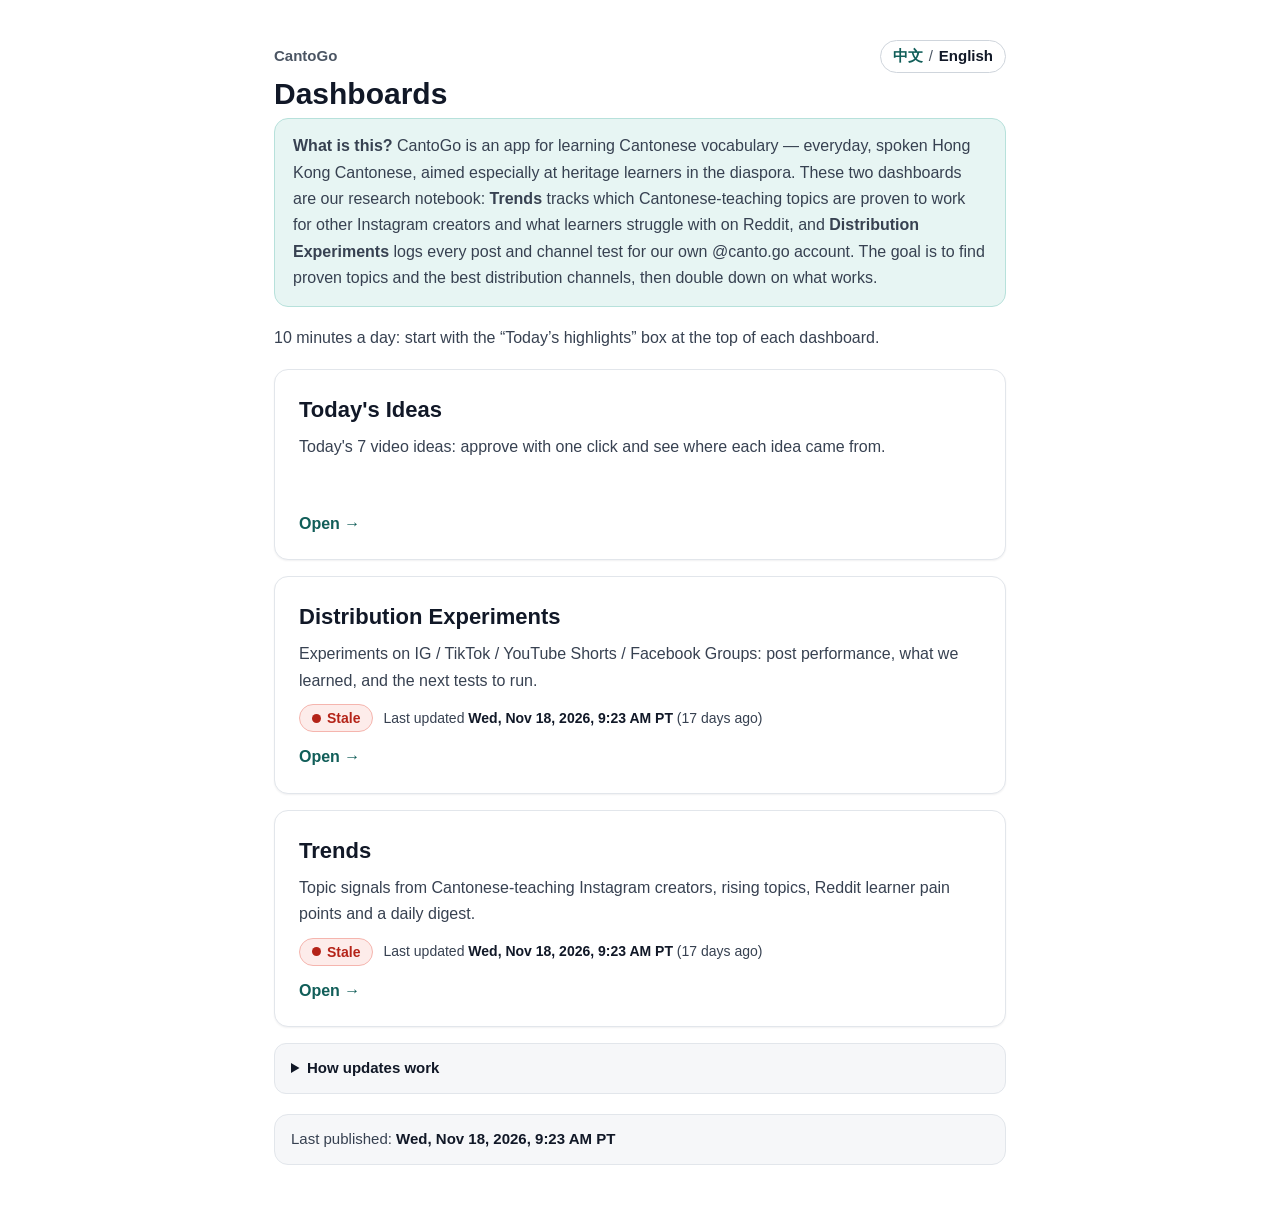
==== en/index.html @ 431ea329 "Update dashboards 2026-11-18 11:23" ====
<!doctype html>
<html lang="en">
<head>
<meta charset="utf-8">
<meta name="robots" content="noindex,nofollow">
<meta name="viewport" content="width=device-width,initial-scale=1">
<link rel="icon" href="data:,">
<meta name="cg-published" content="2026-11-18T09:23:24-08:00">
<meta name="cg-page" content="index">
<title>CantoGo Dashboards</title>
<style>
/* CantoGo shared UI v2 — same block is inlined in both dashboards (trends + distribution) */
:root{
  --bg:#ffffff; --bg2:#f6f7f9; --bg3:#eef1f4; --line:#e2e6eb; --line2:#cfd5dc;
  --text:#111827; --text2:#374151; --muted:#4b5563;            /* muted = 7.6:1 on white */
  --accent:#0f766e; --accent-ink:#115e59; --accent-soft:#e7f5f3;  /* 5.5:1 */
  --hi:#166534; --hi-bg:#dcfce7; --hi-line:#86efac;
  --md:#92400e; --md-bg:#fef3c7; --md-line:#fcd34d;
  --lo:#374151; --lo-bg:#eef1f4; --lo-line:#cfd5dc;
  --red:#b42318; --red-bg:#fdecea; --blue:#1e40af; --blue-bg:#e0e7ff; --violet:#5b21b6; --violet-bg:#ede9fe;
  --r:14px; --shadow:0 1px 2px rgba(16,24,40,.06),0 1px 3px rgba(16,24,40,.04);
  --font:-apple-system,BlinkMacSystemFont,"PingFang SC","Hiragino Sans GB","Microsoft YaHei","Noto Sans CJK SC","Noto Sans SC","Segoe UI",Roboto,"Helvetica Neue",Arial,sans-serif;
}
*{box-sizing:border-box}
html{scroll-padding-top:var(--navh,60px);overflow-x:clip;  /* --navh = live sticky-nav height, set by UI.initNav; section padding-top gives the gap */
  -webkit-text-size-adjust:100%}
@media (prefers-reduced-motion:no-preference){html{scroll-behavior:smooth}}
body{margin:0;background:var(--bg);color:var(--text);font:16px/1.65 var(--font);overflow-x:clip}
a{color:var(--accent-ink);text-decoration:underline;text-underline-offset:2px;text-decoration-color:rgba(15,118,110,.35)}
a:hover{text-decoration-color:currentColor}
:focus-visible{outline:3px solid #5eead4;outline-offset:2px;border-radius:6px}
.wrap{max-width:1120px;margin:0 auto;padding:0 24px}
/* header */
.hdr{padding:28px 0 18px}
.hdr .row{display:flex;flex-wrap:wrap;gap:16px 24px;align-items:flex-start;justify-content:space-between}
.hdr .kicker{font-size:15px;color:var(--muted);font-weight:600}
.hdr h1{margin:2px 0 4px;font-size:30px;line-height:1.25;letter-spacing:-.01em}
.hdr h1 small{font-size:20px;color:var(--muted);font-weight:600;margin-left:6px}
.hdr p.lead{margin:0;color:var(--text2);max-width:640px}
.updated{background:var(--accent-soft);border:1px solid #b7e1db;border-radius:var(--r);padding:12px 16px;min-width:260px}
.updated .l{font-size:14px;color:var(--accent-ink);font-weight:700}
.updated .v{font-size:22px;font-weight:800;line-height:1.3;color:var(--text)}
.updated .s{font-size:14px;color:var(--muted)}
.updated .s.stale{color:var(--red);font-weight:700}
.hdr .links{display:flex;flex-wrap:wrap;gap:8px 18px;margin-top:12px;font-size:15px}
/* sticky nav */
.nav{position:sticky;top:0;z-index:20;background:rgba(255,255,255,.97);backdrop-filter:saturate(1.4) blur(6px);border-bottom:1px solid var(--line);border-top:1px solid var(--line)}
.nav .wrap{display:flex;align-items:center;gap:12px}
.tabs{display:flex;gap:4px;overflow-x:auto;scrollbar-width:none;flex:1;padding:8px 0;touch-action:pan-x pan-y;-webkit-overflow-scrolling:touch}
.tabs::-webkit-scrollbar{display:none}
.tabs a{flex:none;text-decoration:none;color:var(--text2);font-size:15px;font-weight:600;padding:8px 14px;border-radius:999px;white-space:nowrap}
.tabs a:hover{background:var(--bg2)}
.tabs a.on{background:var(--text);color:#fff}
.nav input[type=search]{width:260px;flex:none}
/* sections */
main{padding-bottom:72px}
section.sec{padding-top:44px}
.sec>h2{font-size:24px;line-height:1.3;margin:0 0 6px;letter-spacing:-.01em;display:flex;align-items:baseline;gap:10px;flex-wrap:wrap}
.sec>h2 .en{font-size:17px;color:var(--muted);font-weight:600}
.sec>.sub{color:var(--text2);margin:0 0 18px;max-width:760px}
h3{font-size:19px;line-height:1.35;margin:0}
.muted{color:var(--muted)} .small{font-size:14px} .nowrap{white-space:nowrap}
/* today */
.today{border:2px solid var(--accent);border-radius:18px;padding:22px 24px;background:linear-gradient(180deg,#f0faf8 0,#fff 120px)}
.today>h2{margin:0 0 4px;font-size:26px;display:flex;gap:10px;align-items:baseline;flex-wrap:wrap}
.today>h2 .en{font-size:18px;color:var(--muted);font-weight:600}
.today ol{list-style:none;margin:14px 0 0;padding:0;display:grid;gap:12px}
.today li{display:grid;grid-template-columns:40px 1fr;gap:12px;align-items:start;background:#fff;border:1px solid var(--line);border-radius:12px;padding:14px 16px}
.today .num{width:34px;height:34px;border-radius:50%;background:var(--accent);color:#fff;font-weight:800;display:flex;align-items:center;justify-content:center;font-size:17px}
.lab{font-size:14px;font-weight:700;color:var(--accent-ink);letter-spacing:.02em}
.today .tx{font-size:17px;line-height:1.6;color:var(--text)}
.today .tx b{font-weight:800}
.today .go{font-size:14px;margin-left:6px;white-space:nowrap}
/* KPI */
.kpis{display:grid;grid-template-columns:repeat(auto-fit,minmax(200px,1fr));gap:14px}
.kpi{border:1px solid var(--line);border-radius:var(--r);padding:16px 18px;background:#fff;box-shadow:var(--shadow)}
.kpi .t{font-size:15px;color:var(--text2);font-weight:700}
.kpi .n{font-size:34px;font-weight:800;line-height:1.2;margin:4px 0 2px;letter-spacing:-.02em}
.kpi .d{font-size:14px;color:var(--muted)}
/* cards */
.cards{display:grid;grid-template-columns:repeat(auto-fill,minmax(330px,1fr));gap:16px}
.card{border:1px solid var(--line);border-radius:var(--r);background:#fff;padding:18px 20px;box-shadow:var(--shadow);display:flex;flex-direction:column;gap:10px;min-width:0}
.card .top{display:flex;justify-content:space-between;align-items:flex-start;gap:10px}
.card .top h3 .en{display:block;font-size:15px;color:var(--muted);font-weight:600}
.card .why{color:var(--text2)}
.card.hl{border-left:5px solid var(--accent)}
.stats{display:grid;grid-template-columns:repeat(3,minmax(0,1fr));gap:10px;background:var(--bg2);border-radius:10px;padding:12px}
.stats .v{font-size:20px;font-weight:800;line-height:1.25}
.stats .k{font-size:14px;color:var(--muted);line-height:1.35}
.big{font-size:20px;font-weight:800}
.up{color:var(--hi)} .down{color:var(--red)}
/* badges: color + text + icon, never color alone */
.badge{display:inline-flex;align-items:center;gap:5px;border-radius:999px;padding:3px 11px;font-size:14px;font-weight:700;white-space:nowrap;border:1px solid transparent;line-height:1.45}
.sig-High{background:var(--hi-bg);color:var(--hi);border-color:var(--hi-line)}
.sig-Medium{background:var(--md-bg);color:var(--md);border-color:var(--md-line)}
.sig-Low{background:var(--lo-bg);color:var(--lo);border-color:var(--lo-line)}
.bars{font-size:12px;letter-spacing:-1px}
.b-good{background:var(--hi-bg);color:var(--hi);border-color:var(--hi-line)}
.b-warn{background:var(--md-bg);color:var(--md);border-color:var(--md-line)}
.b-bad{background:var(--red-bg);color:var(--red);border-color:#f5b5ae}
.b-neutral{background:var(--lo-bg);color:var(--lo);border-color:var(--lo-line)}
.b-blue{background:var(--blue-bg);color:var(--blue);border-color:#c7d2fe}
.b-violet{background:var(--violet-bg);color:var(--violet);border-color:#ddd6fe}
.b-new{background:#fee2e2;color:#991b1b;border-color:#fca5a5}
.tags{display:flex;flex-wrap:wrap;gap:6px}
/* tooltip: hover or tap/focus */
.tip{display:inline-flex;align-items:center;justify-content:center;width:20px;height:20px;border-radius:50%;background:var(--bg3);color:var(--text2);font-size:13px;font-weight:800;cursor:help;position:relative;vertical-align:1px;font-style:normal;margin-left:3px}
.tip:hover::after,.tip:focus::after{content:attr(data-tip);position:absolute;left:50%;top:26px;transform:translateX(-50%);width:max-content;max-width:280px;background:var(--text);color:#fff;font-size:14px;font-weight:500;line-height:1.5;padding:9px 12px;border-radius:8px;z-index:30;white-space:normal;text-align:left}
.tip.tip-l::after{left:-6px;transform:none}   /* set by UI JS when the tip is near the left/right edge */
.tip.tip-r::after{left:auto;right:-6px;transform:none}
@media (max-width:640px){  /* phones: tooltip becomes a bottom sheet inside the viewport, never widens the page */
  .tip:hover::after,.tip:focus::after{position:fixed;left:16px;right:16px;top:auto;bottom:16px;transform:none;width:auto;max-width:none;z-index:40;box-shadow:0 4px 16px rgba(0,0,0,.25)}
}
.legend{background:var(--bg2);border:1px solid var(--line);border-radius:12px;padding:12px 16px;font-size:15px;color:var(--text2);margin:0 0 18px}
.legend summary{font-weight:700;color:var(--text);cursor:pointer}
.legend ul{margin:8px 0 0;padding-left:20px}
.legend li{margin:3px 0}
/* toolbar + inputs */
.toolbar{display:flex;flex-wrap:wrap;gap:10px;align-items:center;margin:0 0 16px}
input[type=search],select{max-width:100%;font:inherit;font-size:16px;border:1px solid var(--line2);border-radius:10px;padding:9px 12px;background:#fff;color:var(--text);min-height:44px}
input[type=search]{min-width:220px;flex:1}
.seg{display:inline-flex;border:1px solid var(--line2);border-radius:10px;overflow:hidden}
.seg button{font:inherit;font-size:15px;font-weight:600;border:0;background:#fff;color:var(--text2);padding:9px 14px;cursor:pointer;min-height:44px;border-right:1px solid var(--line2)}
.seg button:last-child{border-right:0}
.seg button.on{background:var(--text);color:#fff}
label.chk{display:inline-flex;gap:8px;align-items:center;font-size:15px;color:var(--text2);cursor:pointer;min-height:44px}
label.chk input{width:18px;height:18px}
.count{font-size:15px;color:var(--muted)}
.btn{font:inherit;font-size:15px;font-weight:700;border:1px solid var(--line2);background:#fff;color:var(--text);border-radius:10px;padding:10px 18px;cursor:pointer;min-height:44px}
.btn:hover{border-color:var(--accent);color:var(--accent-ink)}
.more{display:flex;justify-content:center;margin-top:16px}
/* details */
details.ev{border-top:1px solid var(--line);padding-top:10px}
details.ev summary,details.fold summary{cursor:pointer;font-weight:700;color:var(--accent-ink);font-size:15px;min-height:32px;list-style-position:inside}
details.fold{border:1px solid var(--line);border-radius:var(--r);padding:12px 16px;background:#fff;margin-top:16px}
.evl{list-style:none;margin:10px 0 0;padding:0}
.evl li{padding:10px 0;border-bottom:1px solid var(--bg3);font-size:15px}
.evl li:last-child{border-bottom:0}
.evl .meta{font-size:14px;color:var(--muted)}
.evl h4{margin:12px 0 2px;font-size:14px;color:var(--text2)}
/* tables */
.tw{border:1px solid var(--line);border-radius:var(--r);overflow:auto;background:#fff}
table.t{width:100%;border-collapse:collapse;font-size:15px}
.t th,.t td{text-align:left;padding:11px 14px;border-bottom:1px solid var(--line);vertical-align:top}
.t th{background:var(--bg2);font-weight:700;color:var(--text2);font-size:14px;white-space:nowrap;position:sticky;top:0;z-index:1}
.t th[data-k]{cursor:pointer;user-select:none}
.t th[data-k]::after{content:" ↕";color:#9ca3af}
.t th.asc::after{content:" ↑";color:var(--text)} .t th.desc::after{content:" ↓";color:var(--text)}
.t tr:hover td{background:#fafbfc}
.t td.num{white-space:nowrap;font-variant-numeric:tabular-nums}
/* chart */
.panel{border:1px solid var(--line);border-radius:var(--r);background:#fff;padding:18px 20px;box-shadow:var(--shadow)}
.panel h3{margin-bottom:4px}
.chartbox{position:relative;width:100%;height:320px;overflow:hidden}  /* Chart.js responsive+maintainAspectRatio:false needs a fixed-height parent, else it grows forever */
.chartbox>canvas{display:block}
.chartbox:has(>.empty){height:auto}
.keyrow{display:flex;flex-wrap:wrap;gap:8px 18px;font-size:14px;color:var(--text2);margin:6px 0 10px}
.keyrow i{display:inline-block;width:14px;height:14px;border-radius:3px;margin-right:6px;vertical-align:-2px}
/* lists: horizontal bars without a chart lib */
.hbars{display:grid;gap:8px}
.hbar{display:grid;grid-template-columns:minmax(150px,240px) 1fr 44px;gap:12px;align-items:center;font-size:15px}
.hbar .track,.hbar .fill{display:block}
.hbar .track{background:var(--bg3);border-radius:6px;height:14px;overflow:hidden}
.hbar .fill{background:var(--accent);height:100%;border-radius:6px}
.hbar .n{text-align:right;font-weight:700;font-variant-numeric:tabular-nums}
/* timeline */
.tline{display:grid;gap:14px}
.tline .it{border-left:4px solid var(--line2);padding:4px 0 4px 16px}
.tline .it.good{border-left-color:var(--hi-line)} .tline .it.warn{border-left-color:var(--md-line)} .tline .it.bad{border-left-color:#f5b5ae}
.tline .dt{font-size:14px;color:var(--muted);display:flex;gap:8px;align-items:center;flex-wrap:wrap}
.empty{border:1px dashed var(--line2);border-radius:var(--r);padding:18px;color:var(--text2);background:var(--bg2)}
.note{background:var(--bg2);border-radius:10px;padding:10px 14px;color:var(--text2);font-size:15px}
.callout{background:var(--accent-soft);border-radius:10px;padding:10px 14px;color:var(--accent-ink);font-size:15px}
.grid2{display:grid;grid-template-columns:1fr 1fr;gap:16px}
footer.ft{border-top:1px solid var(--line);margin-top:56px;padding:18px 0 40px;color:var(--muted);font-size:14px}
mark{background:#fef08a;color:inherit;border-radius:3px}
/* post thumbnails (2026-10-10): fixed 4:5 frames (no layout shift); strips scroll sideways only */
.th{flex:none;display:flex;flex-direction:column;gap:6px;width:124px;min-width:0;text-decoration:none;color:var(--text);scroll-snap-align:start}
.th[hidden]{display:none}
.th-f{display:block;position:relative;width:100%;aspect-ratio:4/5;border-radius:10px;overflow:hidden;background:var(--bg3);border:1px solid var(--line)}
.th-f>img{display:block;width:100%;height:100%;object-fit:cover}
a.th:hover .th-f,a.th:focus-visible .th-f{border-color:var(--accent);box-shadow:0 0 0 2px #99e6da}
a.th:focus-visible{outline:none}
.th-meta{display:flex;flex-direction:column;font-size:13px;line-height:1.35;min-width:0}
.th-h{font-weight:700;overflow:hidden;text-overflow:ellipsis;white-space:nowrap}
.th-p{font-weight:700;color:var(--text2)} .th-p.up{color:var(--hi)} .th-p.down{color:var(--red)}
.th-d{color:var(--muted)}
.th-ph{position:absolute;inset:0;display:flex;flex-direction:column;align-items:center;justify-content:center;gap:4px;padding:8px;text-align:center;background:linear-gradient(160deg,#f0faf8,#eef1f4);color:var(--muted)}
.th-ph-i{width:30px;height:30px;border-radius:50%;background:#fff;border:1px solid var(--line2);display:flex;align-items:center;justify-content:center;font-size:12px;color:var(--accent-ink)}
.th-ph-h{font-size:12px;font-weight:700;color:var(--text2);overflow-wrap:anywhere;max-width:100%;line-height:1.3}
.th-ph-n{font-size:11px}
.thstrip{display:flex;gap:10px;overflow-x:auto;overflow-y:hidden;overscroll-behavior-x:contain;scroll-snap-type:x proximity;scroll-padding-inline:2px;padding:2px 2px 10px;max-width:100%;min-width:0;scrollbar-width:thin}
.th-more{flex:none;width:92px;aspect-ratio:4/5;align-self:flex-start;display:flex;flex-direction:column;align-items:center;justify-content:center;gap:2px;border:1px dashed var(--line2);border-radius:10px;background:#fff;color:var(--accent-ink);font:inherit;font-size:13px;font-weight:700;cursor:pointer;line-height:1.35;padding:6px}
.th-more:hover{border-color:var(--accent)} .th-more b{font-size:20px;line-height:1.2} .th-more .e{color:var(--muted);font-weight:600;font-size:12px}
.th-s{width:56px;gap:0} .th-s .th-f{border-radius:8px}
.th-s .th-ph{padding:3px} .th-s .th-ph-i,.th-s .th-ph-n{display:none} .th-s .th-ph-h{font-size:9px}
.pv{display:grid;grid-template-columns:112px minmax(0,1fr);gap:14px;align-items:start}
.pv>.th{width:100%}
.tdpv{display:flex;gap:14px;align-items:flex-start}
.tdpv>.th{width:76px}
.thlab{font-size:14px;color:var(--text2);font-weight:700;margin-bottom:-2px}
@media (max-width:640px){ .th{width:112px} .th-s{width:52px} .pv{grid-template-columns:96px minmax(0,1fr);gap:12px} .tdpv>.th{width:64px} }
/* responsive */
.mobile-only{display:none}
@media (max-width:820px){
  .grid2{grid-template-columns:1fr}
  .nav .wrap{flex-wrap:wrap;gap:0}
  .tabs{flex:1 1 100%;min-width:0}
  .nav input[type=search]{width:100%;margin:0 0 8px}
}
@media (max-width:640px){
  .wrap{padding:0 16px}
  .hdr h1{font-size:25px} .hdr h1 small{display:block;margin:0;font-size:17px}
  .updated{width:100%} .updated .v{font-size:19px}
  .nav input[type=search]{display:none}
  .mobile-only{display:block}
  .today{padding:16px}
  .today li{grid-template-columns:32px 1fr;padding:12px}
  .today .num{width:28px;height:28px;font-size:15px}
  .cards{grid-template-columns:1fr}
  .sec>h2{font-size:22px}
  section.sec{padding-top:36px}
  .kpis{grid-template-columns:1fr 1fr;gap:10px}
  .kpi{padding:12px 14px} .kpi .n{font-size:26px}
  .stats{grid-template-columns:repeat(2,minmax(0,1fr))}
  .hbar{grid-template-columns:1fr 40px;gap:4px 10px}
  .hbar .lbl{grid-column:1/-1}
  /* tables become stacked cards */
  table.t.stack,table.t.stack tbody{display:block;width:100%}
  table.t.stack thead{display:none}
  table.t.stack tr{display:block;border-bottom:1px solid var(--line);padding:10px 4px}
  table.t.stack td{display:grid;grid-template-columns:104px minmax(0,1fr);overflow-wrap:anywhere;gap:10px;border:0;padding:4px 10px}
  table.t.stack td::before{content:attr(data-label);font-size:14px;color:var(--muted);font-weight:700}
  .tw{overflow:visible}
  .toolbar>*{flex:1 1 100%}
  .seg{display:flex} .seg button{flex:1}
}
/* ---- freshness header, data-as-of chips, language toggle, update explainer (i18n 2026-10-11) ---- */
.updated{min-width:290px;max-width:420px}
.updated .fr-top{display:flex;align-items:center;gap:8px;flex-wrap:nowrap;white-space:nowrap;margin-bottom:4px;height:28px}
.updated .v{min-height:1.3em}
.fbadge{display:inline-flex;align-items:center;gap:6px;border-radius:999px;padding:2px 12px;font-size:14px;font-weight:800;line-height:22px;border:1px solid transparent;white-space:nowrap}
.fbadge::before{content:"";width:9px;height:9px;border-radius:50%;background:currentColor}
.fbadge.f-fresh{background:var(--hi-bg);color:var(--hi);border-color:var(--hi-line)}
.fbadge.f-late{background:var(--md-bg);color:var(--md);border-color:var(--md-line)}
.fbadge.f-stale{background:var(--red-bg);color:var(--red);border-color:#f5b5ae}
.fbadge.f-unknown{background:var(--lo-bg);color:var(--lo);border-color:var(--lo-line)}
.updated .ago{font-size:14px;color:var(--text2);min-height:23.1px;min-height:1lh}
.updated .nx{font-size:14px;color:var(--text2);margin-top:6px;border-top:1px dashed #b7e1db;padding-top:6px;min-height:30.1px;min-height:calc(1lh + 7px)}
.updated .nx b{color:var(--text)}
.updated .pend{font-size:13px;color:var(--md);font-weight:700}
.asof{display:flex;flex-wrap:wrap;gap:6px 8px;margin:4px 0 12px;min-height:26px}
.asof .chip{display:inline-flex;align-items:baseline;gap:5px;flex-wrap:wrap;background:var(--bg2);border:1px solid var(--line);border-radius:999px;padding:2px 11px;font-size:13px;line-height:20px;color:var(--text2);max-width:100%}
.asof .chip b{color:var(--text);font-weight:700}
.asof .chip .n{color:var(--muted)}
.hdr .asof{margin:10px 0 0}
.lang{display:inline-flex;align-items:center;gap:6px;border:1px solid var(--line2);border-radius:999px;padding:3px 12px;font-size:15px;font-weight:700;background:#fff;white-space:nowrap}
.lang a{text-decoration:none;color:var(--accent-ink)} .lang a:hover{text-decoration:underline}
.lang [aria-current]{color:var(--text)}
.lang .sep{color:var(--muted);font-weight:400}
.toprow{display:flex;justify-content:space-between;align-items:center;gap:12px;flex-wrap:wrap}
details.howup{background:var(--bg2);border:1px solid var(--line);border-radius:12px;padding:12px 16px;font-size:15px;color:var(--text2);margin:14px 0}
details.howup summary{font-weight:700;color:var(--text);cursor:pointer}
details.howup ul{margin:8px 0 0;padding-left:20px} details.howup li{margin:3px 0}
details.howup p{margin:8px 0 0}
footer.ft details.howup{margin:0 0 12px;font-size:14px}
@media (max-width:640px){ .updated{max-width:none} }
/* English pages: Latin fonts first (CJK fonts render ’ “ ” as full-width), CJK fonts kept as fallback for vocab examples */
html[lang="en"]{--font:-apple-system,BlinkMacSystemFont,"Segoe UI",Roboto,"Helvetica Neue",Arial,"Noto Sans","Liberation Sans","DejaVu Sans","PingFang TC","PingFang SC","Hiragino Sans GB","Microsoft JhengHei","Microsoft YaHei","Noto Sans CJK TC","Noto Sans CJK SC",sans-serif}

/* render gate: see the <head> script; <main> becomes visible once the page script has run */
html.cg-pending main.wrap{visibility:hidden}
/* CLS fix 2026-10-11: #freshBox is filled by UI.freshness after load; its content width differs by language
   (zh date line ~381px vs en ~318px). With a content-sized box the zh header row overflowed (640 + 24 + 415 > 1072)
   and the box wrapped under the title after load (CLS 0.11-0.16). Fixed width = layout decided before JS runs. */
@media (min-width:641px){
  .hdr .row > div:first-child{flex:1 1 360px;min-width:0}
  .hdr .row > .updated{box-sizing:border-box;flex:0 0 430px;width:430px;min-width:0;max-width:none}
}

.lwrap{max-width:780px;margin:0 auto;padding:40px 24px 64px}
.lwrap h1{margin:2px 0 6px;font-size:30px;line-height:1.25} .lwrap h1 small{font-size:20px;color:var(--muted);font-weight:600;margin-left:6px}
p.lead{margin:0 0 18px;color:var(--text2)}
.intro{background:var(--accent-soft);border:1px solid #b7e1db;border-radius:14px;padding:14px 18px;margin:0 0 18px;color:var(--text2)}
.intro p{margin:0 0 8px} .intro p:last-child{margin:0}
a.card{display:block;border:1px solid var(--line);border-radius:14px;padding:22px 24px;margin:16px 0;text-decoration:none;color:inherit;box-shadow:0 1px 2px rgba(16,24,40,.06);transition:border-color .15s}
a.card:hover,a.card:focus-visible{border-color:var(--accent);outline:none;box-shadow:0 0 0 3px #99e6da}
a.card h2{margin:0 0 6px;font-size:22px;display:flex;align-items:baseline;gap:10px;flex-wrap:wrap}
a.card h2 .en{font-size:16px;color:var(--muted);font-weight:600}
a.card p{margin:0;color:var(--text2)}
a.card .go{display:inline-block;margin-top:12px;font-weight:700;color:var(--accent-ink)}
.cfresh{display:flex;flex-wrap:wrap;align-items:center;gap:6px 10px;margin:10px 0 0;font-size:14px;color:var(--text2);min-height:28px}
.cfresh b{color:var(--text)}
.pub{margin-top:20px;background:var(--bg2);border:1px solid var(--line);border-radius:14px;padding:12px 16px;font-size:15px;color:var(--text2)}
.pub b{color:var(--text)}
@media (max-width:640px){.lwrap{padding:28px 16px 48px} .lwrap h1{font-size:25px} .lwrap h1 small{display:block;margin:0;font-size:17px}}
</style>
</head>
<body><div class="lwrap">
<div class="toprow"><div class="kicker" style="font-size:15px;color:var(--muted);font-weight:600">CantoGo</div><span class="lang" data-i18n-allow aria-label="Language"><a href="../index.html" hreflang="zh-Hans" lang="zh-Hans" data-lang-link="zh">中文</a><span class="sep">/</span><span aria-current="page" lang="en">English</span></span></div>
<h1>Dashboards</h1>
<div class="intro"><p><b>What is this?</b> CantoGo is an app for learning Cantonese vocabulary — everyday, spoken Hong Kong Cantonese, aimed especially at heritage learners in the diaspora. These two dashboards are our research notebook: <b>Trends</b> tracks which Cantonese-teaching topics are proven to work for other Instagram creators and what learners struggle with on Reddit, and <b>Distribution Experiments</b> logs every post and channel test for our own @canto.go account. The goal is to find proven topics and the best distribution channels, then double down on what works.</p></div>
<p class="lead">10 minutes a day: start with the “Today’s highlights” box at the top of each dashboard.</p>
<a class="card" href="board.html"><h2>Today's Ideas</h2><p>Today's 7 video ideas: approve with one click and see where each idea came from.</p><div class="cfresh"></div><span class="go">Open →</span></a>
<a class="card" href="distribution.html" data-published="2026-11-18T09:23:24-08:00"><h2>Distribution Experiments</h2><p>Experiments on IG / TikTok / YouTube Shorts / Facebook Groups: post performance, what we learned, and the next tests to run.</p><div class="cfresh"></div><span class="go">Open →</span></a>
<a class="card" href="trends.html" data-published="2026-11-18T09:23:24-08:00"><h2>Trends</h2><p>Topic signals from Cantonese-teaching Instagram creators, rising topics, Reddit learner pain points and a daily digest.</p><div class="cfresh"></div><span class="go">Open →</span></a>
<details class="howup"><summary>How updates work</summary><ul><li><b>Updated automatically every day (weekends included)</b>: the routine starts at 8:58 AM PT and the new pages are usually live by about 9:30 AM PT.</li><li><b>What each run collects</b>: new posts from the tracked Instagram creators; @canto.go posts and Insights; new Reddit learner pain points (the Reddit archive can lag 1–3 days, so the newest threads may show up a day or two late); Victoria’s hand edits from the Google Sheets in the “CantoGo Live” Drive folder. It then rebuilds both dashboards in Chinese and English and publishes them.</li><li><b>Edits in the CantoGo Live Sheets</b> show up after the next run (normally the next morning).</li><li><b>Posts published over the weekend</b> are picked up by the next morning’s run (the routine runs on weekends too).</li><li><b>Freshness badge</b>: <span class="fbadge f-fresh">Fresh</span> published since the most recent daily run; <span class="fbadge f-late">Late</span> today’s run is more than 3 hours overdue; <span class="fbadge f-stale">Stale</span> 2 or more daily runs missed. The “Data as of” chips in each section show the real time of the underlying data.</li></ul></details>
<div class="pub">Last published: <b id="pubAt">Wed, Nov 18, 2026, 9:23 AM PT</b></div>
</div>
<script>
/* CantoGo shared UI helpers v2 — same block is inlined in both dashboards */
const UI = (() => {
  const esc = s => String(s ?? "").replace(/[&<>"']/g, c => ({"&":"&amp;","<":"&lt;",">":"&gt;",'"':"&quot;","'":"&#39;"}[c]));
  const fmtN = n => { if (n == null || n === "" || isNaN(+n)) return "—"; n = +n; if (Math.abs(n) >= 1e6) return (n/1e6).toFixed(1).replace(/\.0$/,"")+"M"; if (Math.abs(n) >= 1e4) return Math.round(n/1e3)+"K"; if (Math.abs(n) >= 1e3) return (n/1e3).toFixed(1).replace(/\.0$/,"")+"K"; return String(Math.round(n*100)/100); };
  const snip = (s, n) => { s = String(s || ""); return s.length > n ? s.slice(0, n-1) + "…" : s; };
  const tip = t => `<i class="tip" tabindex="0" role="note" aria-label="${esc(t)}" data-tip="${esc(t)}">?</i>`;
  /* page language, set by assemble.py from i18n.json ("zh" | "en") */
  const LANG = "en", EN = LANG === "en";
  /* ratio vs a baseline (1.0 = usual) → plain words */
  const vsTxt = (x, who) => {
    if (x == null || isNaN(+x)) return "—";
    /*i18n-keep*/x = +x; who = who || (EN ? "usual" : "平时");
    const p = Math.round((x - 1) * 100);
    if (EN) {
      if (x >= 2) return `${x.toFixed(1).replace(/\.0$/,"")}× ${who}`;
      if (p === 0) return `same as ${who}`;
      return p > 0 ? `${p}% above ${who}` : `${-p}% below ${who}`;
    }
    /*i18n-keep*/if (x >= 2) return `是${who}的 ${x.toFixed(1).replace(/\.0$/,"")} 倍`;
    /*i18n-keep*/if (p === 0) return `和${who}持平`;
    /*i18n-keep*/return p > 0 ? `比${who}高 ${p}%` : `比${who}低 ${-p}%`;
  };
  const vsCls = x => x == null ? "" : (+x >= 1.15 ? "up" : (+x <= 0.85 ? "down" : ""));
  /*i18n-keep*/const SIG = {High:["强","High","▮▮▮"], Medium:["中","Medium","▮▮▯"], Low:["弱","Low","▮▯▯"]};
  const sigBadge = s => { const m = SIG[s] || SIG.Low; return `<span class="badge sig-${esc(s in SIG ? s : "Low")}" title="signal strength"><span class="bars" aria-hidden="true">${m[2]}</span>${EN ? m[1] : m[0] + " " + m[1]}</span>`; };
  const badge = (txt, cls) => txt ? `<span class="badge ${cls || "b-neutral"}">${esc(txt)}</span>` : "";
  /* ---- time in Pacific Time + freshness (i18n 2026-10-11) ----
     Schedule: the routine runs EVERY DAY (weekends included) at 8:58 AM PT; pages are usually live by ~9:30 AM PT.
     Badge rule (same text is shown in the tooltip):
       a daily run counts as done when the page was published at/after that day's 8:58 AM PT start;
       a run is "missed" once it is more than 3 h past its ~9:30 AM PT target (i.e. after ~12:30 PM PT) without a publish;
       Fresh = no missed run (published since the most recent daily window; a run < 3 h overdue still counts as Fresh, "pending")
       Late  = exactly 1 missed run (today's run > 3 h overdue)
       Stale = 2+ missed runs. */
  const TZ = "America/Los_Angeles";
  const RUN = {h: 8, m: 58}, LIVE = {h: 9, m: 30}, GRACE_H = 3;
  const _ptFmt = new Intl.DateTimeFormat("en-US", {timeZone: TZ, year: "numeric", month: "numeric", day: "numeric", hour: "numeric", minute: "numeric", hourCycle: "h23", weekday: "short"});
  const WD = ["Sun", "Mon", "Tue", "Wed", "Thu", "Fri", "Sat"];
  function ptParts(d) {
    const o = {}; _ptFmt.formatToParts(d).forEach(p => { o[p.type] = p.value; });
    return {y: +o.year, mo: +o.month, d: +o.day, h: +o.hour % 24, mi: +o.minute, wd: WD.indexOf(o.weekday)};
  }
  /* PT wall-clock → Date (tries PDT/PST offsets; robust across DST) */
  function ptDate(y, mo, d, h, mi) {
    for (const off of [7, 8]) { const t = new Date(Date.UTC(y, mo - 1, d, h + off, mi)); const p = ptParts(t); if (p.h === h && p.d === d) return t; }
    return new Date(Date.UTC(y, mo - 1, d, h + 7, mi));
  }
  const addDays = (p, n) => { const t = new Date(Date.UTC(p.y, p.mo - 1, p.d + n)); return {y: t.getUTCFullYear(), mo: t.getUTCMonth() + 1, d: t.getUTCDate()}; };
  const parseT = v => { if (!v) return null; if (v instanceof Date) return v; const s = String(v);
    if (/^\d{4}-\d\d-\d\d$/.test(s)) { const [y, mo, d] = s.split("-").map(Number); return ptDate(y, mo, d, 12, 0); }   /* date only → noon PT */
    const m = s.match(/^(\d{4})-(\d\d)-(\d\d)[ T](\d\d):(\d\d)(?::\d\d)?\s*PT$/); if (m) return ptDate(+m[1], +m[2], +m[3], +m[4], +m[5]);
    const d = new Date(s); return isNaN(d) ? null : d; };
  /*i18n-keep*/const MON = ["Jan", "Feb", "Mar", "Apr", "May", "Jun", "Jul", "Aug", "Sep", "Oct", "Nov", "Dec"], WDZ = "日一二三四五六";
  const hm = p => `${(p.h % 12) || 12}:${String(p.mi).padStart(2, "0")} ${p.h < 12 ? "AM" : "PM"}`;
  /* fmtPT(date, {time: true|false, year: true|false}) */
  function fmtPT(d, o) {
    o = Object.assign({time: true, year: true}, o || {}); const p = ptParts(d);
    if (EN) return `${WD[p.wd]}, ${MON[p.mo - 1]} ${p.d}${o.year ? ", " + p.y : ""}${o.time ? ", " + hm(p) + " PT" : ""}`;
    /*i18n-keep*/return `${o.year ? p.y + "年" : ""}${p.mo}月${p.d}日 周${WDZ[p.wd]}${o.time ? " · " + hm(p) + " PT" : ""}`;
  }
  const fmtDay = s => { const d = parseT(s); return d ? fmtPT(d, {time: false, year: false}) : String(s || "—"); };
  function ago(d, now) {
    if (!d || isNaN(d)) return "";
    const mins = Math.max(0, ((now || new Date()) - d) / 6e4), h = mins / 60;
    if (EN) { if (mins < 60) return mins < 2 ? "just now" : `${Math.round(mins)} minutes ago`;
      if (h < 48) { const n = Math.round(h); return `${n} hour${n === 1 ? "" : "s"} ago`; }
      const n = Math.floor(h / 24); return `${n} days ago`; }
    /*i18n-keep*/if (mins < 60) return mins < 2 ? "刚刚" : `${Math.round(mins)} 分钟前`;
    /*i18n-keep*/if (h < 48) return `${Math.round(h)} 小时前`;
    /*i18n-keep*/return `${Math.floor(h / 24)} 天前`;
  }
  /* core rule; returns {state: fresh|late|stale|unknown, missed, pending, next, lastTarget} */
  function freshState(pub, now) {
    now = now || new Date(); pub = parseT(pub);
    const n = ptParts(now), today = {y: n.y, mo: n.mo, d: n.d};
    const tgt = p => ptDate(p.y, p.mo, p.d, LIVE.h, LIVE.m), start = p => ptDate(p.y, p.mo, p.d, RUN.h, RUN.m);
    const todayT = tgt(today), tomorrow = addDays(today, 1);
    let day = now >= todayT ? today : addDays(today, -1);   // most recent daily window whose ~9:30 target has passed
    const lastTarget = tgt(day);
    if (!pub) return {state: "unknown", missed: 0, pending: false, next: now < todayT ? todayT : tgt(tomorrow), lastTarget};
    let missed = 0, pending = false;
    for (let k = 0; k < 60 && start(day) > pub; k++, day = addDays(day, -1)) {
      if (now - tgt(day) >= GRACE_H * 36e5) missed++; else pending = true;
    }
    const next = pending ? lastTarget : (now < todayT && pub < start(today) ? todayT : tgt(tomorrow));
    return {state: missed >= 2 ? "stale" : missed === 1 ? "late" : "fresh", missed, pending, next, lastTarget};
  }
  const FL = {fresh: "Fresh", late: "Late", stale: "Stale", unknown: "Unknown"};
  const freshBadge = (pub, now) => { const st = freshState(pub, now); return `<span class="fbadge f-${st.state}">${FL[st.state]}</span>`; };
  /* header block: <div class="updated" id="freshBox" data-published="ISO"> with .fr-top/.v/.ago/.nx children */
  function freshness(box) {
    if (!box) return;
    const meta = document.querySelector('meta[name="cg-published"]');
    const pubS = box.dataset.published || (meta && meta.content);
    const pub = parseT(pubS), now = new Date(), st = freshState(pub, now);
    const q = s => box.querySelector(s);
    q(".fr-top").innerHTML = `<span class="fbadge f-${st.state}" id="freshBadge" data-state="${st.state}">${FL[st.state]}</span>${tip("Freshness rule: the update runs every day at 8:58 AM PT (weekends included) and is usually live by ~9:30 AM PT. Fresh = published since the most recent daily run (a run that is less than 3 hours overdue still counts as Fresh and shows “today’s update is running”). Late = today’s run is more than 3 hours overdue (nothing new by ~12:30 PM PT). Stale = 2 or more daily runs missed.")}` +
      (st.pending ? ` <span class="pend">today’s update is running</span>` : "");   /* on the badge row: keeps the box height fixed (no layout shift) */
    q(".v").textContent = pub ? fmtPT(pub) : "—";
    q(".v").dataset.iso = pub ? pub.toISOString() : "";
    q(".ago").textContent = pub ? `(${ago(pub, now)})` : "";
    const nd = st.next, np = ptParts(nd), sameDay = ptParts(now).d === np.d;
    /*i18n-keep*/q(".nx").innerHTML = `Next update: <b data-iso="${nd.toISOString()}">${EN ? `${sameDay ? "today, " : ""}${WD[np.wd]}, ${MON[np.mo - 1]} ${np.d} ~9:30 AM PT` : `${sameDay ? "今天 " : ""}${np.mo}月${np.d}日 周${WDZ[np.wd]} 约 9:30 AM PT`}</b>`;
    box.dataset.state = st.state;
  }
  /* "Data as of" chips: items = [[label, valueText, note]] */
  const asof = (el, items) => { if (typeof el === "string") el = document.getElementById(el); if (!el) return;
    el.innerHTML = items.filter(x => x && x[1]).map(x => `<span class="chip">Data as of <b>${esc(x[0])}</b> ${esc(x[1])}${x[2] ? ` <span class="n">${esc(x[2])}</span>` : ""}</span>`).join(""); };
  /* sticky tabs: highlight the section in view.
     Scroll-safe (2026-10-10 fix): never calls scrollIntoView/scrollTo on the document while the user scrolls.
     The old IntersectionObserver version called a.scrollIntoView() on every section change; with
     html{scroll-behavior:smooth} that started a programmatic root scroll which cancelled wheel/touch
     momentum and pulled the page back (stuck + jumping). Now: passive scroll listener, rAF-throttled,
     only toggles classes and scrolls the .tabs strip itself (horizontal, its own scroller). */
  function initNav() {
    const nav = document.querySelector(".nav"), tabs = document.querySelector(".tabs");
    if (!nav || !tabs) return;
    const links = [...tabs.querySelectorAll("a")];
    const secs = [];
    links.forEach(a => { const s = document.getElementById(a.getAttribute("href").slice(1)); if (s) secs.push([s, a]); else a.remove(); });
    const root = document.documentElement;
    const setNavH = () => root.style.setProperty("--navh", Math.round(nav.getBoundingClientRect().height) + "px");
    setNavH();
    if (window.ResizeObserver) new ResizeObserver(setNavH).observe(nav); else addEventListener("resize", setNavH);
    let cur = null, ticking = false, pinned = null;
    function activate(a) {
      if (a === cur) return;
      if (cur) cur.classList.remove("on");
      cur = a; if (!a) return;
      a.classList.add("on");
      // keep the active pill visible inside the horizontal strip only (never touches window scroll)
      const l = a.offsetLeft - tabs.offsetLeft, r = l + a.offsetWidth;
      if (l < tabs.scrollLeft || r > tabs.scrollLeft + tabs.clientWidth)
        tabs.scrollTo({left: Math.max(0, l - 16), behavior: "auto"});
    }
    function update() {
      ticking = false;
      const line = nav.getBoundingClientRect().bottom + 24;
      let a = secs.length ? secs[0][1] : null;
      for (const [s, l] of secs) { if (s.getBoundingClientRect().top <= line) a = l; else break; }
      if (pinned) a = pinned;   // a tab jump is in progress or landed: keep the clicked tab until the user scrolls by hand
      else if (secs.length && innerHeight + scrollY >= root.scrollHeight - 2) {   // at the very bottom: last visible section
        for (const [s, l] of secs) if (s.getBoundingClientRect().top < innerHeight) a = l;
      }
      activate(a);
    }
    /* Instant jump under the sticky nav. Native #hash + smooth scroll undershoots on tall
       pages (distribution) when earlier sections still layout-shift during the animation —
       landing the h2 ~300px too low. preventDefault + scrollTo(instant) is reliable. */
    function jumpTo(a, pushHash) {
      if (!a) return;
      const id = (a.getAttribute("href") || "").slice(1);
      const s = id && document.getElementById(id);
      if (!s) return;
      pinned = a; activate(a);
      const navh = Math.round(nav.getBoundingClientRect().height);
      const y = Math.max(0, Math.round(s.getBoundingClientRect().top + scrollY - navh));
      window.scrollTo({top: y, behavior: "instant"});
      if (pushHash) {   // 2026-10-14 fix: the old `history.state !== null` guard was always false on a fresh load, so the hash was never pushed (nav_jump / back_fwd QA fails)
        const url = location.pathname + location.search + "#" + id;
        if (location.hash !== "#" + id) history.pushState(null, "", url);
      }
    }
    tabs.addEventListener("click", e => {
      const a = e.target.closest("a"); if (!a) return;
      e.preventDefault();
      jumpTo(a, true);
    });
    addEventListener("hashchange", () => {
      const a = tabs.querySelector(`a[href="${CSS.escape(location.hash)}"]`);
      if (a) jumpTo(a, false);
    });
    addEventListener("popstate", () => {
      const a = location.hash ? tabs.querySelector(`a[href="${CSS.escape(location.hash)}"]`) : secs[0] && secs[0][1];
      if (a) jumpTo(a, false);
    });
    ["wheel", "touchstart", "keydown"].forEach(t => addEventListener(t, () => { pinned = null; }, {passive: true}));
    const onScroll = () => { if (!ticking) { ticking = true; requestAnimationFrame(update); } };
    addEventListener("scroll", onScroll, {passive: true});
    addEventListener("resize", onScroll, {passive: true});
    update();
    // Initial hash (e.g. distribution.html#hyps) after layout — rAF so --navh is set
    if (location.hash) requestAnimationFrame(() => {
      const a = tabs.querySelector(`a[href="${CSS.escape(location.hash)}"]`);
      if (a) jumpTo(a, false);
    });
  }
  /* after "Show less" the list shrinks; if its top is now above the viewport, bring it back under the sticky nav (instant, one-shot) */
  function keepInView(el) {
    const navh = (document.querySelector(".nav") || {offsetHeight: 0}).offsetHeight;
    const top = el.getBoundingClientRect().top;
    if (top < navh) window.scrollTo({top: Math.max(0, scrollY + top - navh - 12), behavior: "instant"});
  }
  /* sortable + searchable + paged table; stacks into cards on phones */
  function table(o) {
    // o: {el, cols:[{k,label,render,num,sort:false,tip}], rows, page, sort:{k,d}, empty, count}
    const st = {k: (o.sort||{}).k, d: (o.sort||{}).d || -1, shown: o.page || 20, q: ""};
    const el = typeof o.el === "string" ? document.getElementById(o.el) : o.el;
    el.innerHTML = `<div class="tw"><table class="t stack"><thead><tr>${o.cols.map(c => `<th ${c.sort === false ? "" : `data-k="${esc(c.k)}"`} scope="col">${esc(c.label)}${c.tip ? tip(c.tip) : ""}</th>`).join("")}</tr></thead><tbody></tbody></table></div><div class="more"></div>`;
    const tb = el.querySelector("tbody"), more = el.querySelector(".more");
    el.querySelectorAll("th[data-k]").forEach(th => th.addEventListener("click", e => { if (e.target.closest(".tip")) return; const k = th.dataset.k; st.d = st.k === k ? -st.d : -1; st.k = k; draw(); }));
    function rows() {
      let r = (typeof o.rows === "function" ? o.rows() : o.rows).filter(x => !st.q || JSON.stringify(x).toLowerCase().includes(st.q));
      if (st.k) { const col = o.cols.find(c => c.k === st.k) || {}; const val = col.val || (x => x[st.k]);
        r = r.slice().sort((a, b) => { const x = val(a), y = val(b); if (x == null || x === "") return 1; if (y == null || y === "") return -1; return (typeof x === "number" && typeof y === "number" ? x - y : String(x).localeCompare(String(y))) * st.d; }); }
      return r;
    }
    function draw() {
      const r = rows();
      el.querySelectorAll("th[data-k]").forEach(th => { th.classList.remove("asc","desc"); if (th.dataset.k === st.k) th.classList.add(st.d > 0 ? "asc" : "desc"); });
      tb.innerHTML = r.slice(0, st.shown).map(x => `<tr>${o.cols.map(c => `<td data-label="${esc(c.label)}"${c.num ? ' class="num"' : ""}>${c.render ? c.render(x) : esc(x[c.k])}</td>`).join("")}</tr>`).join("") || `<tr><td colspan="${o.cols.length}" class="muted">${esc(o.empty || "No match")}</td></tr>`;
      const left = r.length - st.shown;
      more.innerHTML = left > 0 ? `<button class="btn" type="button">Show ${Math.min(left, o.page || 20)} more <span class="muted">(${left} of ${r.length} left)</span></button>` + (left > (o.page||20) ? ` <button class="btn" type="button" data-all="1">Show all</button>` : "") : (r.length > (o.page || 20) ? `<button class="btn" type="button" data-less="1">Show less</button>` : "");
      more.querySelectorAll("button").forEach(b => b.onclick = () => { if (b.dataset.less) { st.shown = o.page || 20; draw(); keepInView(el); } else { st.shown = b.dataset.all ? 1e9 : st.shown + (o.page || 20); draw(); } });
      if (o.count) o.count(r.length);
    }
    draw();
    return { draw, search(q) { st.q = String(q || "").trim().toLowerCase(); st.shown = o.page || 20; draw(); } };
  }
  /* card list with show-more */
  function list(o) {
    // o: {el, items: fn|array, render, page, empty, count, cls}
    const el = typeof o.el === "string" ? document.getElementById(o.el) : o.el;
    const pg = o.page || 6; let shown = pg;
    function draw(reset) {
      if (reset) shown = pg;
      const items = typeof o.items === "function" ? o.items() : o.items;
      el.innerHTML = items.length ? `<div class="${o.cls || "cards"}">${items.slice(0, shown).map(o.render).join("")}</div>` : `<div class="empty">${esc(o.empty || "No match")}</div>`;
      const left = items.length - shown;
      if (left > 0 || items.length > pg) {
        const m = document.createElement("div"); m.className = "more";
        m.innerHTML = left > 0 ? `<button class="btn" type="button" data-n="1">Show ${Math.min(left, pg * 2)} more <span class="muted">(${left} of ${items.length} left)</span></button>` + (left > pg * 2 ? ` <button class="btn" type="button" data-all="1">Show all</button>` : "") : `<button class="btn" type="button" data-less="1">Show less</button>`;
        m.querySelectorAll("button").forEach(b => b.onclick = () => { if (b.dataset.less) { shown = pg; draw(); keepInView(el); } else { shown = b.dataset.all ? items.length : shown + pg * 2; draw(); } });
        el.appendChild(m);
      }
      if (o.count) o.count(items.length);
    }
    draw();
    return { draw };
  }
  /* tooltips: anchor to the left/right when centring would push the bubble off-screen (desktop; phones use a bottom sheet in CSS) */
  function placeTip(e) {
    const t = e.target && e.target.closest && e.target.closest(".tip"); if (!t) return;
    t.classList.remove("tip-l", "tip-r");
    const r = t.getBoundingClientRect(), W = document.documentElement.clientWidth, half = 150;
    if (r.left + r.width / 2 - half < 8) t.classList.add("tip-l");
    else if (r.left + r.width / 2 + half > W - 8) t.classList.add("tip-r");
  }
  document.addEventListener("pointerover", placeTip, {passive: true});
  document.addEventListener("focusin", placeTip);
  /* ---- post thumbnails (2026-10-10) ----
     Each page embeds D.thumbs = {shortcode: [w, h]}, built by its generator from /workspace/pages/thumbs/manifest.json
     (only width/height; no manifest internals). Images load from the RELATIVE path thumbs/<shortcode>.jpg, which
     publish.sh copies next to the pages. Every <img> has width/height + a fixed 4:5 frame (no layout shift),
     loading="lazy" and decoding="async". Strips are plain overflow-x scrollers: no wheel/touch listeners at all. */
  const SC_RE = /instagram\.com\/(?:[^\/?#]+\/)?(?:p|reel|reels|tv)\/([A-Za-z0-9_-]+)/;
  const shortcode = u => { const m = SC_RE.exec(String(u || "")); return m ? m[1] : null; };
  let THUMBS = {};
  const setThumbs = t => { THUMBS = t || {}; };
  const hasThumb = u => { const sc = shortcode(u); return !!(sc && THUMBS[sc]); };
  const thumbPh = h => `<span class="th-ph" aria-hidden="true"><span class="th-ph-i">▶</span><span class="th-ph-h">${esc(h || "Instagram")}</span><span class="th-ph-n">No preview</span></span>`;
  /* o: {url, handle, date, perf, perfCls, extra, size: "s"|"m", meta: false to hide the caption lines, hidden} */
  function thumb(o) {
    const sc = shortcode(o.url), t = sc && THUMBS[sc], h = String(o.handle || "");
    const media = t ? `<img class="th-img" src="../thumbs/${encodeURIComponent(sc)}.jpg" width="${+t[0]}" height="${+t[1]}" loading="lazy" decoding="async" alt="${esc(h + " " + (o.date || "") + " post preview")}">` : thumbPh(h);
    const meta = o.meta === false ? "" : `<span class="th-meta"><b class="th-h">${esc(h)}</b>${o.perf ? `<span class="th-p ${o.perfCls || ""}">${esc(o.perf)}</span>` : ""}<span class="th-d">${esc([o.date, o.extra].filter(Boolean).join(" · "))}</span></span>`;
    const link = o.url ? ` href="${esc(o.url)}" target="_blank" rel="noopener" title="${esc("Open on Instagram · " + h)}"` : "";
    return `<${o.url ? "a" : "div"} class="th th-${o.size || "m"}${t ? "" : " th-missing"}"${link}${o.hidden ? " hidden" : ""}><span class="th-f">${media}</span>${meta}</${o.url ? "a" : "div"}>`;
  }
  /* horizontal strip: first `visible` thumbnails shown, the rest behind a "show more" tile (hidden = not loaded) */
  function strip(items, o) {
    o = o || {}; const n = o.visible || 6;
    if (!items.length) return o.empty ? `<div class="small muted">${esc(o.empty)}</div>` : "";
    const rest = items.length - n;
    return `<div class="thstrip" aria-label="${esc(o.label || "Post previews")}">${items.map((x, i) => thumb(Object.assign({}, x, {hidden: i >= n}))).join("")}` +
      (rest > 0 ? `<button type="button" class="th-more" aria-expanded="false" data-v="${n}" data-n="${rest}"><span class="a">Show more</span><b>+${rest}</b><span class="e">posts</span></button>` : "") + `</div>`;
  }
  document.addEventListener("click", e => {
    const b = e.target.closest && e.target.closest(".th-more"); if (!b) return;
    const open = b.getAttribute("aria-expanded") !== "true", v = +b.dataset.v || 6;
    b.parentElement.querySelectorAll(".th").forEach((t, i) => { if (i >= v) t.hidden = !open; });
    b.setAttribute("aria-expanded", String(open));
    b.innerHTML = open ? `<span class="a">Show less</span><b>−</b><span class="e">&nbsp;</span>` : `<span class="a">Show more</span><b>+${esc(b.dataset.n)}</b><span class="e">posts</span>`;
  });
  /* a thumbnail file that fails to load becomes the same-size placeholder (frame keeps its size → no shift) */
  document.addEventListener("error", e => {
    const im = e.target; if (!im || !im.classList || !im.classList.contains("th-img")) return;
    const th = im.closest(".th"); if (th) { th.classList.add("th-missing"); th.dataset.broken = "1"; }
    im.outerHTML = thumbPh(th ? (th.querySelector(".th-h") || {}).textContent || "" : "");
  }, true);
  return { LANG, EN, shortcode, setThumbs, hasThumb, thumb, strip, esc, fmtN, snip, tip, vsTxt, vsCls, sigBadge, badge, ago, freshness, freshState, freshBadge, fmtPT, fmtDay, parseT, ptParts, asof, initNav, table, list };
})();

</script>
<script>
(function () {
  "use strict";
  /* each card: last-updated time + freshness badge (same rule as the dashboard headers) */
  document.querySelectorAll("a.card[data-published]").forEach(a => {
    const d = UI.parseT(a.dataset.published), el = a.querySelector(".cfresh");
    if (!d) { el.innerHTML = UI.freshBadge(null); return; }
    el.innerHTML = `${UI.freshBadge(d)}<span>Last updated <b data-iso="${d.toISOString()}">${UI.esc(UI.fmtPT(d))}</b> (${UI.esc(UI.ago(d))})</span>`;
  });
  const m = document.querySelector('meta[name="cg-published"]'), d = m && UI.parseT(m.content);
  if (d) document.getElementById("pubAt").textContent = UI.fmtPT(d);
})();
</script>
</body></html>
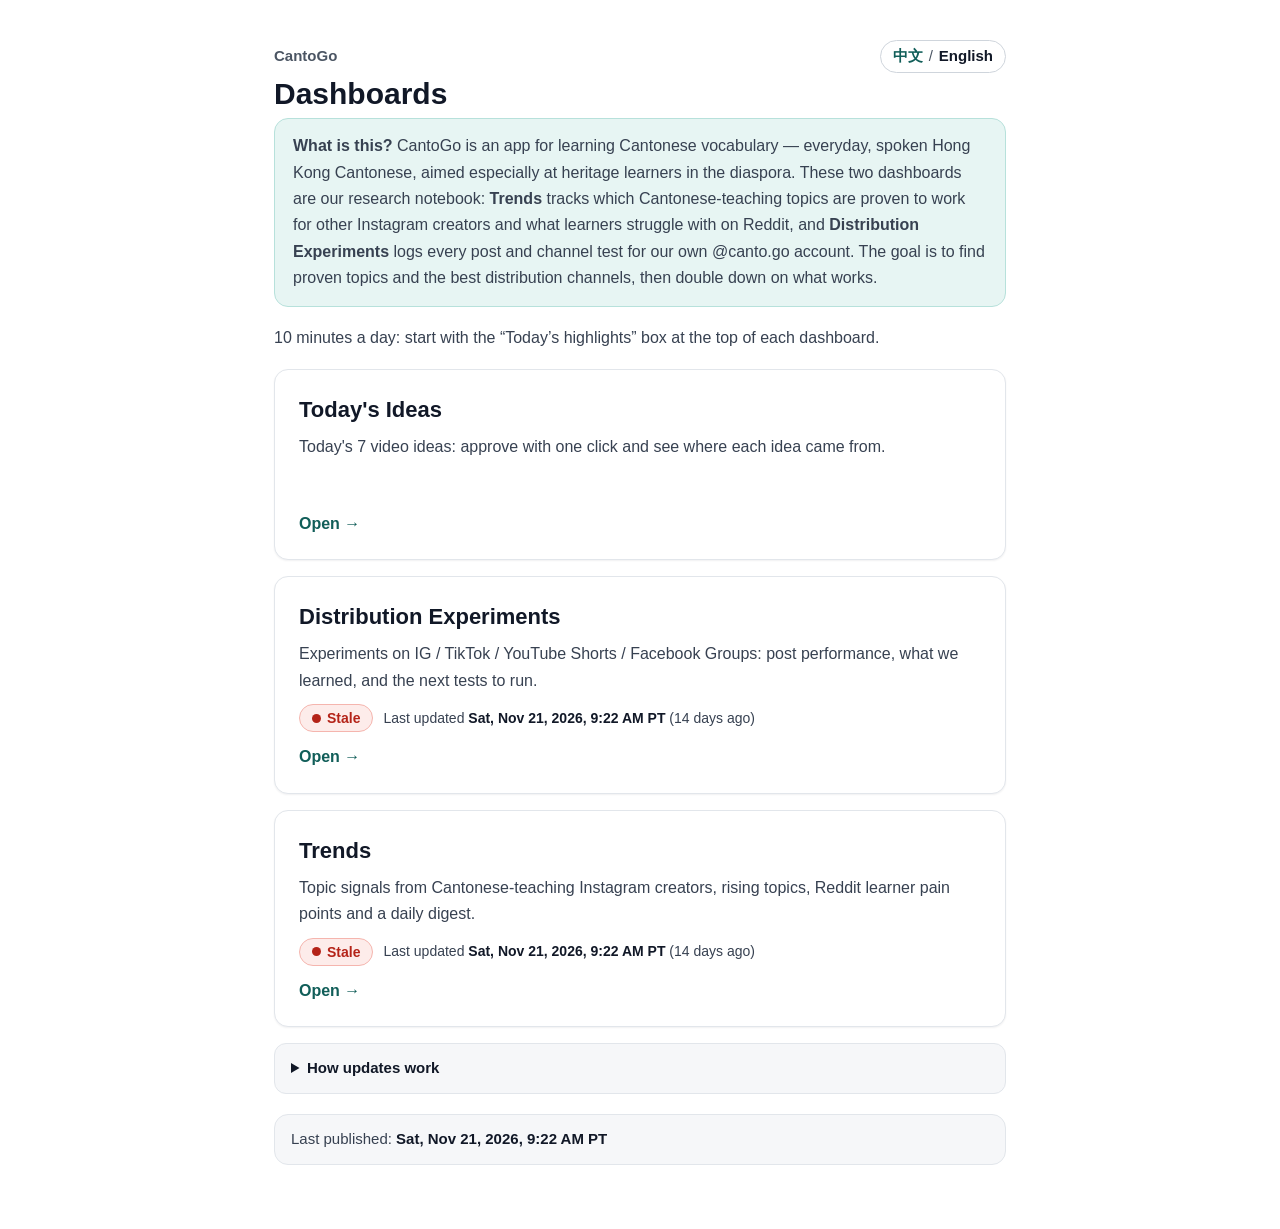
==== commit e8c0223a: "Update dashboards 2026-11-21 11:22" ====
--- a/en/index.html
+++ b/en/index.html
@@ -5,7 +5,7 @@
 <meta name="robots" content="noindex,nofollow">
 <meta name="viewport" content="width=device-width,initial-scale=1">
 <link rel="icon" href="data:,">
-<meta name="cg-published" content="2026-11-18T09:23:24-08:00">
+<meta name="cg-published" content="2026-11-21T09:22:49-08:00">
 <meta name="cg-page" content="index">
 <title>CantoGo Dashboards</title>
 <style>
@@ -302,10 +302,10 @@
 <div class="intro"><p><b>What is this?</b> CantoGo is an app for learning Cantonese vocabulary — everyday, spoken Hong Kong Cantonese, aimed especially at heritage learners in the diaspora. These two dashboards are our research notebook: <b>Trends</b> tracks which Cantonese-teaching topics are proven to work for other Instagram creators and what learners struggle with on Reddit, and <b>Distribution Experiments</b> logs every post and channel test for our own @canto.go account. The goal is to find proven topics and the best distribution channels, then double down on what works.</p></div>
 <p class="lead">10 minutes a day: start with the “Today’s highlights” box at the top of each dashboard.</p>
 <a class="card" href="board.html"><h2>Today's Ideas</h2><p>Today's 7 video ideas: approve with one click and see where each idea came from.</p><div class="cfresh"></div><span class="go">Open →</span></a>
-<a class="card" href="distribution.html" data-published="2026-11-18T09:23:24-08:00"><h2>Distribution Experiments</h2><p>Experiments on IG / TikTok / YouTube Shorts / Facebook Groups: post performance, what we learned, and the next tests to run.</p><div class="cfresh"></div><span class="go">Open →</span></a>
-<a class="card" href="trends.html" data-published="2026-11-18T09:23:24-08:00"><h2>Trends</h2><p>Topic signals from Cantonese-teaching Instagram creators, rising topics, Reddit learner pain points and a daily digest.</p><div class="cfresh"></div><span class="go">Open →</span></a>
+<a class="card" href="distribution.html" data-published="2026-11-21T09:22:49-08:00"><h2>Distribution Experiments</h2><p>Experiments on IG / TikTok / YouTube Shorts / Facebook Groups: post performance, what we learned, and the next tests to run.</p><div class="cfresh"></div><span class="go">Open →</span></a>
+<a class="card" href="trends.html" data-published="2026-11-21T09:22:49-08:00"><h2>Trends</h2><p>Topic signals from Cantonese-teaching Instagram creators, rising topics, Reddit learner pain points and a daily digest.</p><div class="cfresh"></div><span class="go">Open →</span></a>
 <details class="howup"><summary>How updates work</summary><ul><li><b>Updated automatically every day (weekends included)</b>: the routine starts at 8:58 AM PT and the new pages are usually live by about 9:30 AM PT.</li><li><b>What each run collects</b>: new posts from the tracked Instagram creators; @canto.go posts and Insights; new Reddit learner pain points (the Reddit archive can lag 1–3 days, so the newest threads may show up a day or two late); Victoria’s hand edits from the Google Sheets in the “CantoGo Live” Drive folder. It then rebuilds both dashboards in Chinese and English and publishes them.</li><li><b>Edits in the CantoGo Live Sheets</b> show up after the next run (normally the next morning).</li><li><b>Posts published over the weekend</b> are picked up by the next morning’s run (the routine runs on weekends too).</li><li><b>Freshness badge</b>: <span class="fbadge f-fresh">Fresh</span> published since the most recent daily run; <span class="fbadge f-late">Late</span> today’s run is more than 3 hours overdue; <span class="fbadge f-stale">Stale</span> 2 or more daily runs missed. The “Data as of” chips in each section show the real time of the underlying data.</li></ul></details>
-<div class="pub">Last published: <b id="pubAt">Wed, Nov 18, 2026, 9:23 AM PT</b></div>
+<div class="pub">Last published: <b id="pubAt">Sat, Nov 21, 2026, 9:22 AM PT</b></div>
 </div>
 <script>
 /* CantoGo shared UI helpers v2 — same block is inlined in both dashboards */
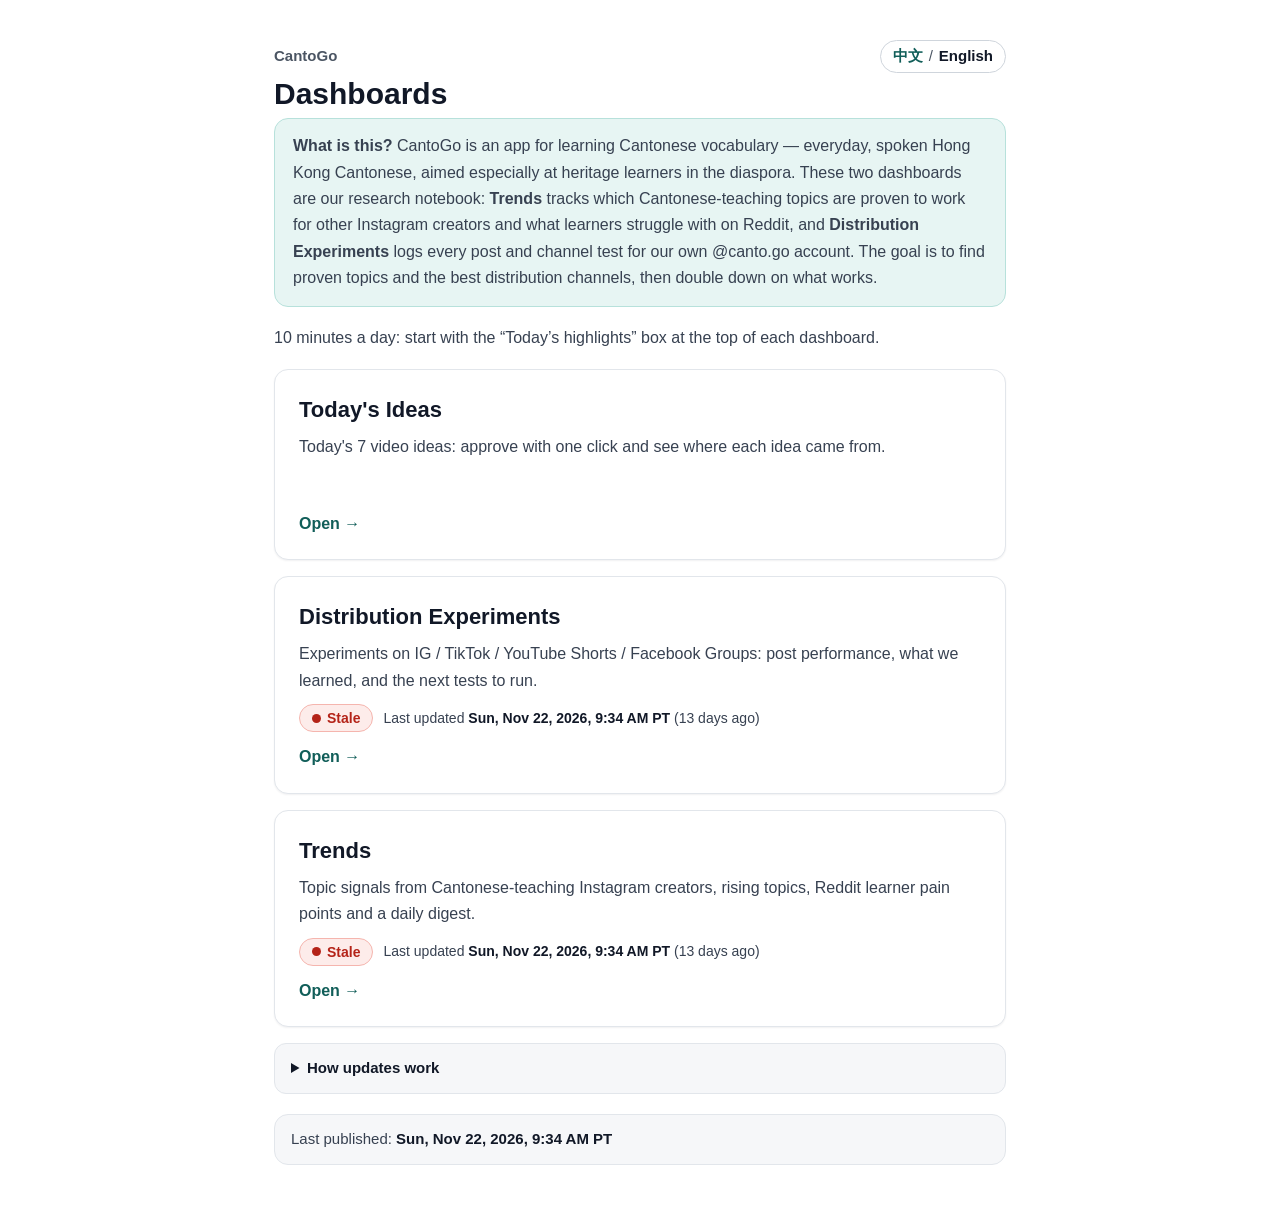
==== commit 1296381c: "Update dashboards 2026-11-22 11:34" ====
--- a/en/index.html
+++ b/en/index.html
@@ -5,7 +5,7 @@
 <meta name="robots" content="noindex,nofollow">
 <meta name="viewport" content="width=device-width,initial-scale=1">
 <link rel="icon" href="data:,">
-<meta name="cg-published" content="2026-11-21T09:22:49-08:00">
+<meta name="cg-published" content="2026-11-22T09:34:14-08:00">
 <meta name="cg-page" content="index">
 <title>CantoGo Dashboards</title>
 <style>
@@ -302,10 +302,10 @@
 <div class="intro"><p><b>What is this?</b> CantoGo is an app for learning Cantonese vocabulary — everyday, spoken Hong Kong Cantonese, aimed especially at heritage learners in the diaspora. These two dashboards are our research notebook: <b>Trends</b> tracks which Cantonese-teaching topics are proven to work for other Instagram creators and what learners struggle with on Reddit, and <b>Distribution Experiments</b> logs every post and channel test for our own @canto.go account. The goal is to find proven topics and the best distribution channels, then double down on what works.</p></div>
 <p class="lead">10 minutes a day: start with the “Today’s highlights” box at the top of each dashboard.</p>
 <a class="card" href="board.html"><h2>Today's Ideas</h2><p>Today's 7 video ideas: approve with one click and see where each idea came from.</p><div class="cfresh"></div><span class="go">Open →</span></a>
-<a class="card" href="distribution.html" data-published="2026-11-21T09:22:49-08:00"><h2>Distribution Experiments</h2><p>Experiments on IG / TikTok / YouTube Shorts / Facebook Groups: post performance, what we learned, and the next tests to run.</p><div class="cfresh"></div><span class="go">Open →</span></a>
-<a class="card" href="trends.html" data-published="2026-11-21T09:22:49-08:00"><h2>Trends</h2><p>Topic signals from Cantonese-teaching Instagram creators, rising topics, Reddit learner pain points and a daily digest.</p><div class="cfresh"></div><span class="go">Open →</span></a>
+<a class="card" href="distribution.html" data-published="2026-11-22T09:34:14-08:00"><h2>Distribution Experiments</h2><p>Experiments on IG / TikTok / YouTube Shorts / Facebook Groups: post performance, what we learned, and the next tests to run.</p><div class="cfresh"></div><span class="go">Open →</span></a>
+<a class="card" href="trends.html" data-published="2026-11-22T09:34:14-08:00"><h2>Trends</h2><p>Topic signals from Cantonese-teaching Instagram creators, rising topics, Reddit learner pain points and a daily digest.</p><div class="cfresh"></div><span class="go">Open →</span></a>
 <details class="howup"><summary>How updates work</summary><ul><li><b>Updated automatically every day (weekends included)</b>: the routine starts at 8:58 AM PT and the new pages are usually live by about 9:30 AM PT.</li><li><b>What each run collects</b>: new posts from the tracked Instagram creators; @canto.go posts and Insights; new Reddit learner pain points (the Reddit archive can lag 1–3 days, so the newest threads may show up a day or two late); Victoria’s hand edits from the Google Sheets in the “CantoGo Live” Drive folder. It then rebuilds both dashboards in Chinese and English and publishes them.</li><li><b>Edits in the CantoGo Live Sheets</b> show up after the next run (normally the next morning).</li><li><b>Posts published over the weekend</b> are picked up by the next morning’s run (the routine runs on weekends too).</li><li><b>Freshness badge</b>: <span class="fbadge f-fresh">Fresh</span> published since the most recent daily run; <span class="fbadge f-late">Late</span> today’s run is more than 3 hours overdue; <span class="fbadge f-stale">Stale</span> 2 or more daily runs missed. The “Data as of” chips in each section show the real time of the underlying data.</li></ul></details>
-<div class="pub">Last published: <b id="pubAt">Sat, Nov 21, 2026, 9:22 AM PT</b></div>
+<div class="pub">Last published: <b id="pubAt">Sun, Nov 22, 2026, 9:34 AM PT</b></div>
 </div>
 <script>
 /* CantoGo shared UI helpers v2 — same block is inlined in both dashboards */
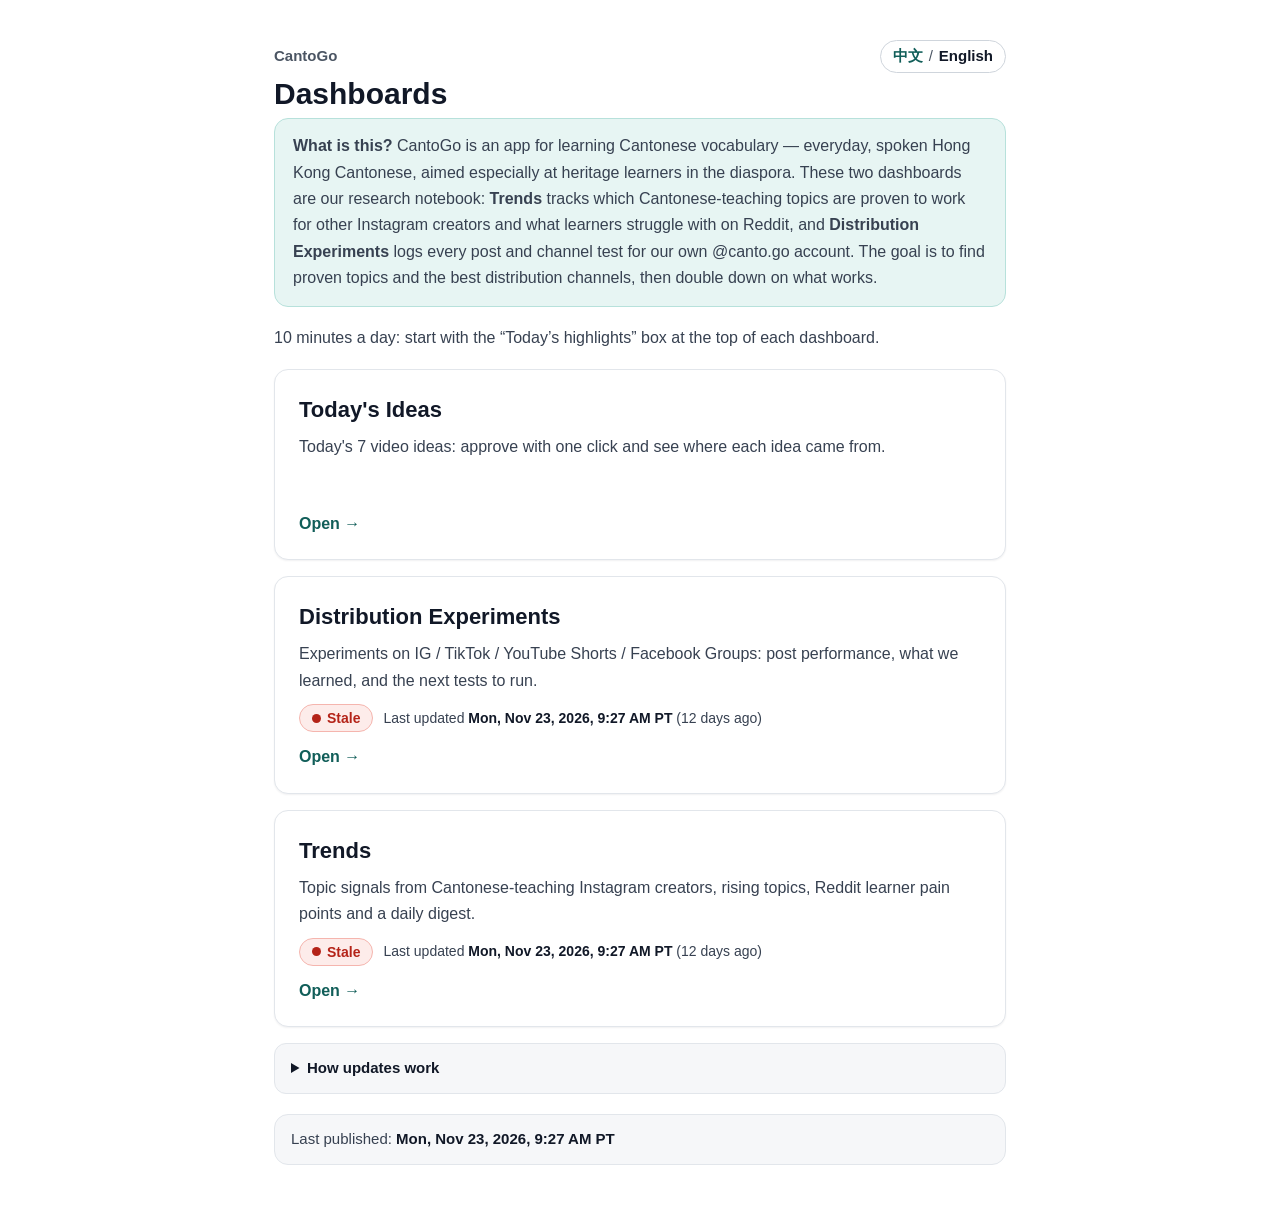
==== commit 5126bcc1: "Update dashboards 2026-11-23 11:27" ====
--- a/en/index.html
+++ b/en/index.html
@@ -5,7 +5,7 @@
 <meta name="robots" content="noindex,nofollow">
 <meta name="viewport" content="width=device-width,initial-scale=1">
 <link rel="icon" href="data:,">
-<meta name="cg-published" content="2026-11-22T09:34:14-08:00">
+<meta name="cg-published" content="2026-11-23T09:27:06-08:00">
 <meta name="cg-page" content="index">
 <title>CantoGo Dashboards</title>
 <style>
@@ -302,10 +302,10 @@
 <div class="intro"><p><b>What is this?</b> CantoGo is an app for learning Cantonese vocabulary — everyday, spoken Hong Kong Cantonese, aimed especially at heritage learners in the diaspora. These two dashboards are our research notebook: <b>Trends</b> tracks which Cantonese-teaching topics are proven to work for other Instagram creators and what learners struggle with on Reddit, and <b>Distribution Experiments</b> logs every post and channel test for our own @canto.go account. The goal is to find proven topics and the best distribution channels, then double down on what works.</p></div>
 <p class="lead">10 minutes a day: start with the “Today’s highlights” box at the top of each dashboard.</p>
 <a class="card" href="board.html"><h2>Today's Ideas</h2><p>Today's 7 video ideas: approve with one click and see where each idea came from.</p><div class="cfresh"></div><span class="go">Open →</span></a>
-<a class="card" href="distribution.html" data-published="2026-11-22T09:34:14-08:00"><h2>Distribution Experiments</h2><p>Experiments on IG / TikTok / YouTube Shorts / Facebook Groups: post performance, what we learned, and the next tests to run.</p><div class="cfresh"></div><span class="go">Open →</span></a>
-<a class="card" href="trends.html" data-published="2026-11-22T09:34:14-08:00"><h2>Trends</h2><p>Topic signals from Cantonese-teaching Instagram creators, rising topics, Reddit learner pain points and a daily digest.</p><div class="cfresh"></div><span class="go">Open →</span></a>
+<a class="card" href="distribution.html" data-published="2026-11-23T09:27:06-08:00"><h2>Distribution Experiments</h2><p>Experiments on IG / TikTok / YouTube Shorts / Facebook Groups: post performance, what we learned, and the next tests to run.</p><div class="cfresh"></div><span class="go">Open →</span></a>
+<a class="card" href="trends.html" data-published="2026-11-23T09:27:06-08:00"><h2>Trends</h2><p>Topic signals from Cantonese-teaching Instagram creators, rising topics, Reddit learner pain points and a daily digest.</p><div class="cfresh"></div><span class="go">Open →</span></a>
 <details class="howup"><summary>How updates work</summary><ul><li><b>Updated automatically every day (weekends included)</b>: the routine starts at 8:58 AM PT and the new pages are usually live by about 9:30 AM PT.</li><li><b>What each run collects</b>: new posts from the tracked Instagram creators; @canto.go posts and Insights; new Reddit learner pain points (the Reddit archive can lag 1–3 days, so the newest threads may show up a day or two late); Victoria’s hand edits from the Google Sheets in the “CantoGo Live” Drive folder. It then rebuilds both dashboards in Chinese and English and publishes them.</li><li><b>Edits in the CantoGo Live Sheets</b> show up after the next run (normally the next morning).</li><li><b>Posts published over the weekend</b> are picked up by the next morning’s run (the routine runs on weekends too).</li><li><b>Freshness badge</b>: <span class="fbadge f-fresh">Fresh</span> published since the most recent daily run; <span class="fbadge f-late">Late</span> today’s run is more than 3 hours overdue; <span class="fbadge f-stale">Stale</span> 2 or more daily runs missed. The “Data as of” chips in each section show the real time of the underlying data.</li></ul></details>
-<div class="pub">Last published: <b id="pubAt">Sun, Nov 22, 2026, 9:34 AM PT</b></div>
+<div class="pub">Last published: <b id="pubAt">Mon, Nov 23, 2026, 9:27 AM PT</b></div>
 </div>
 <script>
 /* CantoGo shared UI helpers v2 — same block is inlined in both dashboards */
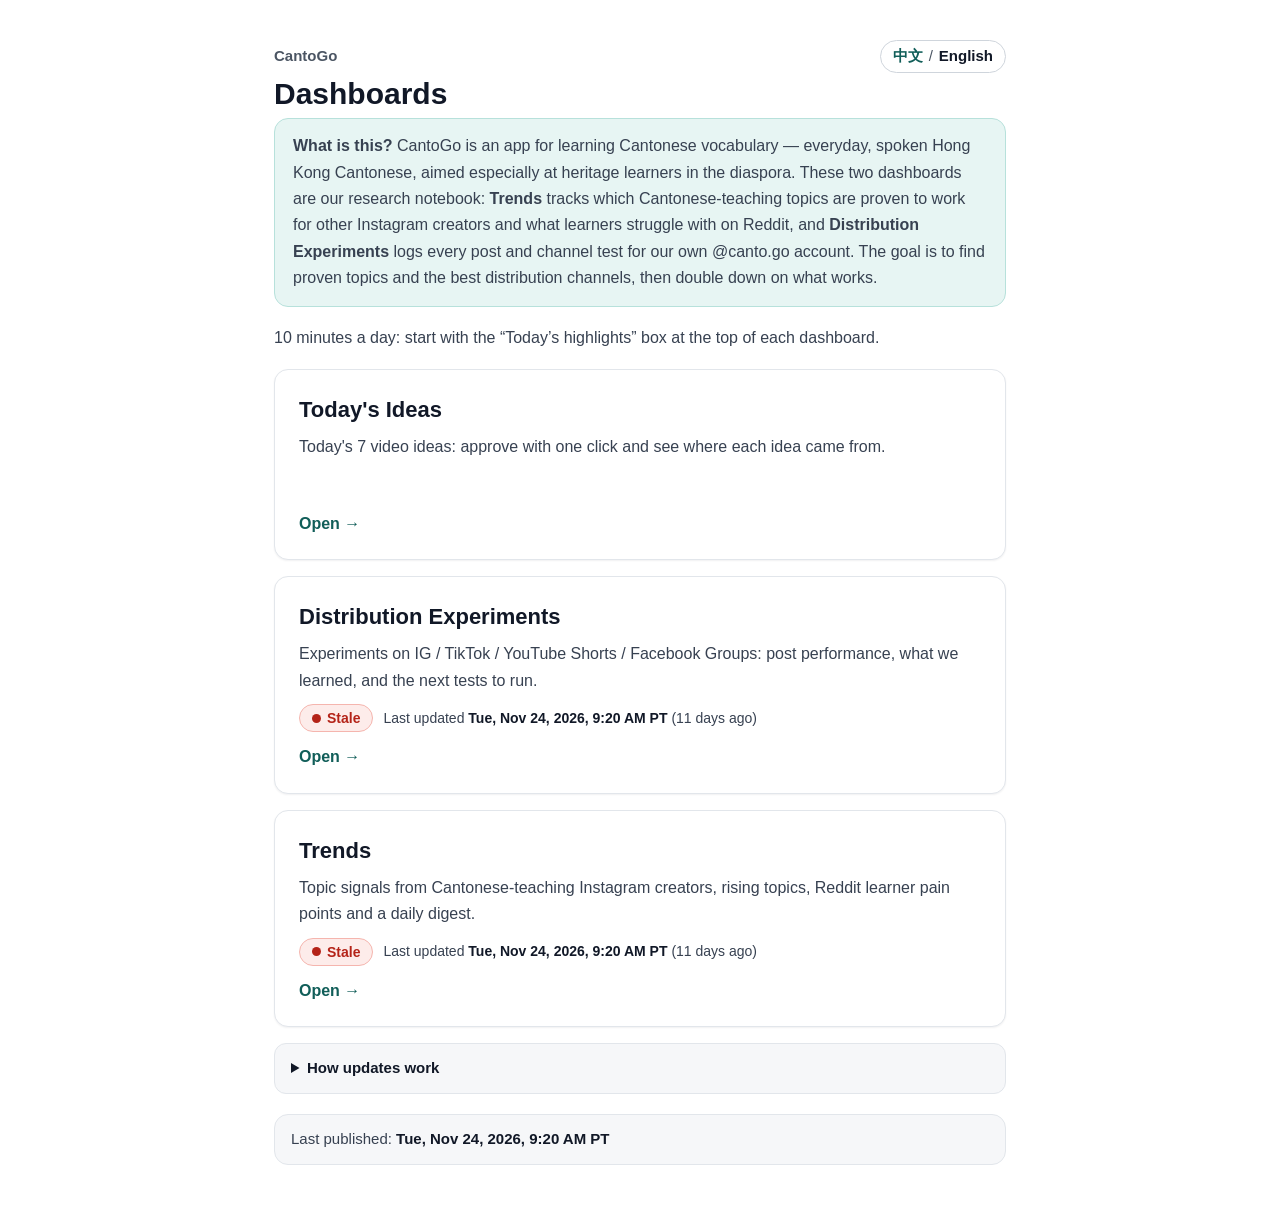
==== commit 03de187d: "Update dashboards 2026-11-24 11:20" ====
--- a/en/index.html
+++ b/en/index.html
@@ -5,7 +5,7 @@
 <meta name="robots" content="noindex,nofollow">
 <meta name="viewport" content="width=device-width,initial-scale=1">
 <link rel="icon" href="data:,">
-<meta name="cg-published" content="2026-11-23T09:27:06-08:00">
+<meta name="cg-published" content="2026-11-24T09:20:55-08:00">
 <meta name="cg-page" content="index">
 <title>CantoGo Dashboards</title>
 <style>
@@ -302,10 +302,10 @@
 <div class="intro"><p><b>What is this?</b> CantoGo is an app for learning Cantonese vocabulary — everyday, spoken Hong Kong Cantonese, aimed especially at heritage learners in the diaspora. These two dashboards are our research notebook: <b>Trends</b> tracks which Cantonese-teaching topics are proven to work for other Instagram creators and what learners struggle with on Reddit, and <b>Distribution Experiments</b> logs every post and channel test for our own @canto.go account. The goal is to find proven topics and the best distribution channels, then double down on what works.</p></div>
 <p class="lead">10 minutes a day: start with the “Today’s highlights” box at the top of each dashboard.</p>
 <a class="card" href="board.html"><h2>Today's Ideas</h2><p>Today's 7 video ideas: approve with one click and see where each idea came from.</p><div class="cfresh"></div><span class="go">Open →</span></a>
-<a class="card" href="distribution.html" data-published="2026-11-23T09:27:06-08:00"><h2>Distribution Experiments</h2><p>Experiments on IG / TikTok / YouTube Shorts / Facebook Groups: post performance, what we learned, and the next tests to run.</p><div class="cfresh"></div><span class="go">Open →</span></a>
-<a class="card" href="trends.html" data-published="2026-11-23T09:27:06-08:00"><h2>Trends</h2><p>Topic signals from Cantonese-teaching Instagram creators, rising topics, Reddit learner pain points and a daily digest.</p><div class="cfresh"></div><span class="go">Open →</span></a>
+<a class="card" href="distribution.html" data-published="2026-11-24T09:20:55-08:00"><h2>Distribution Experiments</h2><p>Experiments on IG / TikTok / YouTube Shorts / Facebook Groups: post performance, what we learned, and the next tests to run.</p><div class="cfresh"></div><span class="go">Open →</span></a>
+<a class="card" href="trends.html" data-published="2026-11-24T09:20:55-08:00"><h2>Trends</h2><p>Topic signals from Cantonese-teaching Instagram creators, rising topics, Reddit learner pain points and a daily digest.</p><div class="cfresh"></div><span class="go">Open →</span></a>
 <details class="howup"><summary>How updates work</summary><ul><li><b>Updated automatically every day (weekends included)</b>: the routine starts at 8:58 AM PT and the new pages are usually live by about 9:30 AM PT.</li><li><b>What each run collects</b>: new posts from the tracked Instagram creators; @canto.go posts and Insights; new Reddit learner pain points (the Reddit archive can lag 1–3 days, so the newest threads may show up a day or two late); Victoria’s hand edits from the Google Sheets in the “CantoGo Live” Drive folder. It then rebuilds both dashboards in Chinese and English and publishes them.</li><li><b>Edits in the CantoGo Live Sheets</b> show up after the next run (normally the next morning).</li><li><b>Posts published over the weekend</b> are picked up by the next morning’s run (the routine runs on weekends too).</li><li><b>Freshness badge</b>: <span class="fbadge f-fresh">Fresh</span> published since the most recent daily run; <span class="fbadge f-late">Late</span> today’s run is more than 3 hours overdue; <span class="fbadge f-stale">Stale</span> 2 or more daily runs missed. The “Data as of” chips in each section show the real time of the underlying data.</li></ul></details>
-<div class="pub">Last published: <b id="pubAt">Mon, Nov 23, 2026, 9:27 AM PT</b></div>
+<div class="pub">Last published: <b id="pubAt">Tue, Nov 24, 2026, 9:20 AM PT</b></div>
 </div>
 <script>
 /* CantoGo shared UI helpers v2 — same block is inlined in both dashboards */
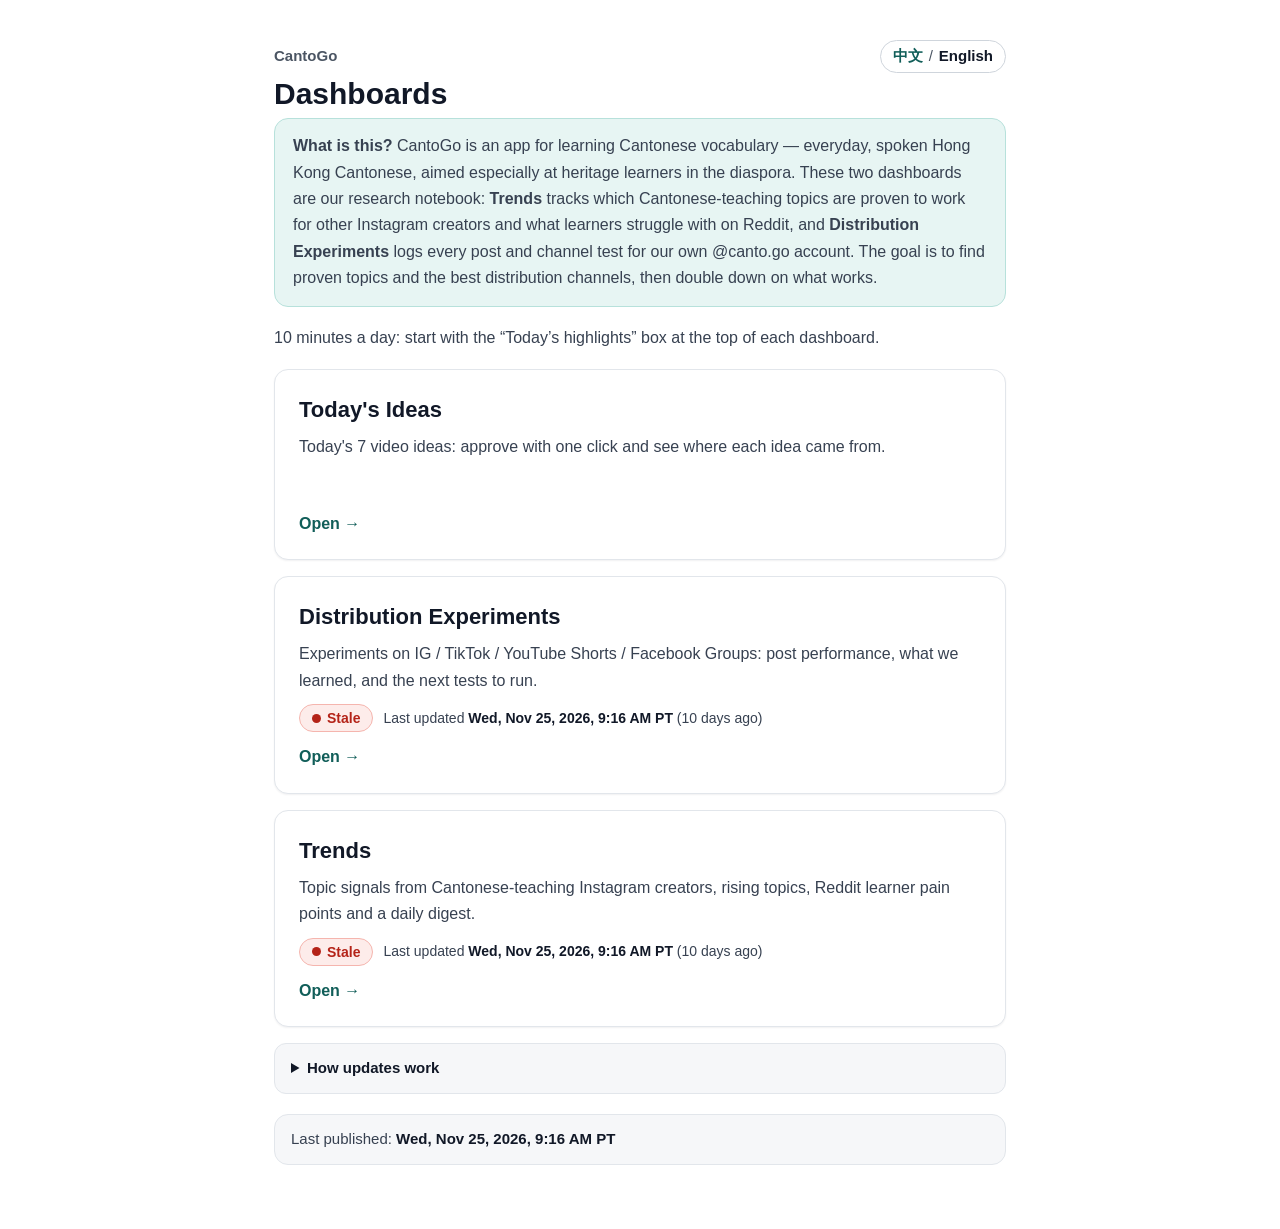
==== commit f997c91a: "Update dashboards 2026-11-25 11:16" ====
--- a/en/index.html
+++ b/en/index.html
@@ -5,7 +5,7 @@
 <meta name="robots" content="noindex,nofollow">
 <meta name="viewport" content="width=device-width,initial-scale=1">
 <link rel="icon" href="data:,">
-<meta name="cg-published" content="2026-11-24T09:20:55-08:00">
+<meta name="cg-published" content="2026-11-25T09:16:15-08:00">
 <meta name="cg-page" content="index">
 <title>CantoGo Dashboards</title>
 <style>
@@ -302,10 +302,10 @@
 <div class="intro"><p><b>What is this?</b> CantoGo is an app for learning Cantonese vocabulary — everyday, spoken Hong Kong Cantonese, aimed especially at heritage learners in the diaspora. These two dashboards are our research notebook: <b>Trends</b> tracks which Cantonese-teaching topics are proven to work for other Instagram creators and what learners struggle with on Reddit, and <b>Distribution Experiments</b> logs every post and channel test for our own @canto.go account. The goal is to find proven topics and the best distribution channels, then double down on what works.</p></div>
 <p class="lead">10 minutes a day: start with the “Today’s highlights” box at the top of each dashboard.</p>
 <a class="card" href="board.html"><h2>Today's Ideas</h2><p>Today's 7 video ideas: approve with one click and see where each idea came from.</p><div class="cfresh"></div><span class="go">Open →</span></a>
-<a class="card" href="distribution.html" data-published="2026-11-24T09:20:55-08:00"><h2>Distribution Experiments</h2><p>Experiments on IG / TikTok / YouTube Shorts / Facebook Groups: post performance, what we learned, and the next tests to run.</p><div class="cfresh"></div><span class="go">Open →</span></a>
-<a class="card" href="trends.html" data-published="2026-11-24T09:20:55-08:00"><h2>Trends</h2><p>Topic signals from Cantonese-teaching Instagram creators, rising topics, Reddit learner pain points and a daily digest.</p><div class="cfresh"></div><span class="go">Open →</span></a>
+<a class="card" href="distribution.html" data-published="2026-11-25T09:16:15-08:00"><h2>Distribution Experiments</h2><p>Experiments on IG / TikTok / YouTube Shorts / Facebook Groups: post performance, what we learned, and the next tests to run.</p><div class="cfresh"></div><span class="go">Open →</span></a>
+<a class="card" href="trends.html" data-published="2026-11-25T09:16:15-08:00"><h2>Trends</h2><p>Topic signals from Cantonese-teaching Instagram creators, rising topics, Reddit learner pain points and a daily digest.</p><div class="cfresh"></div><span class="go">Open →</span></a>
 <details class="howup"><summary>How updates work</summary><ul><li><b>Updated automatically every day (weekends included)</b>: the routine starts at 8:58 AM PT and the new pages are usually live by about 9:30 AM PT.</li><li><b>What each run collects</b>: new posts from the tracked Instagram creators; @canto.go posts and Insights; new Reddit learner pain points (the Reddit archive can lag 1–3 days, so the newest threads may show up a day or two late); Victoria’s hand edits from the Google Sheets in the “CantoGo Live” Drive folder. It then rebuilds both dashboards in Chinese and English and publishes them.</li><li><b>Edits in the CantoGo Live Sheets</b> show up after the next run (normally the next morning).</li><li><b>Posts published over the weekend</b> are picked up by the next morning’s run (the routine runs on weekends too).</li><li><b>Freshness badge</b>: <span class="fbadge f-fresh">Fresh</span> published since the most recent daily run; <span class="fbadge f-late">Late</span> today’s run is more than 3 hours overdue; <span class="fbadge f-stale">Stale</span> 2 or more daily runs missed. The “Data as of” chips in each section show the real time of the underlying data.</li></ul></details>
-<div class="pub">Last published: <b id="pubAt">Tue, Nov 24, 2026, 9:20 AM PT</b></div>
+<div class="pub">Last published: <b id="pubAt">Wed, Nov 25, 2026, 9:16 AM PT</b></div>
 </div>
 <script>
 /* CantoGo shared UI helpers v2 — same block is inlined in both dashboards */
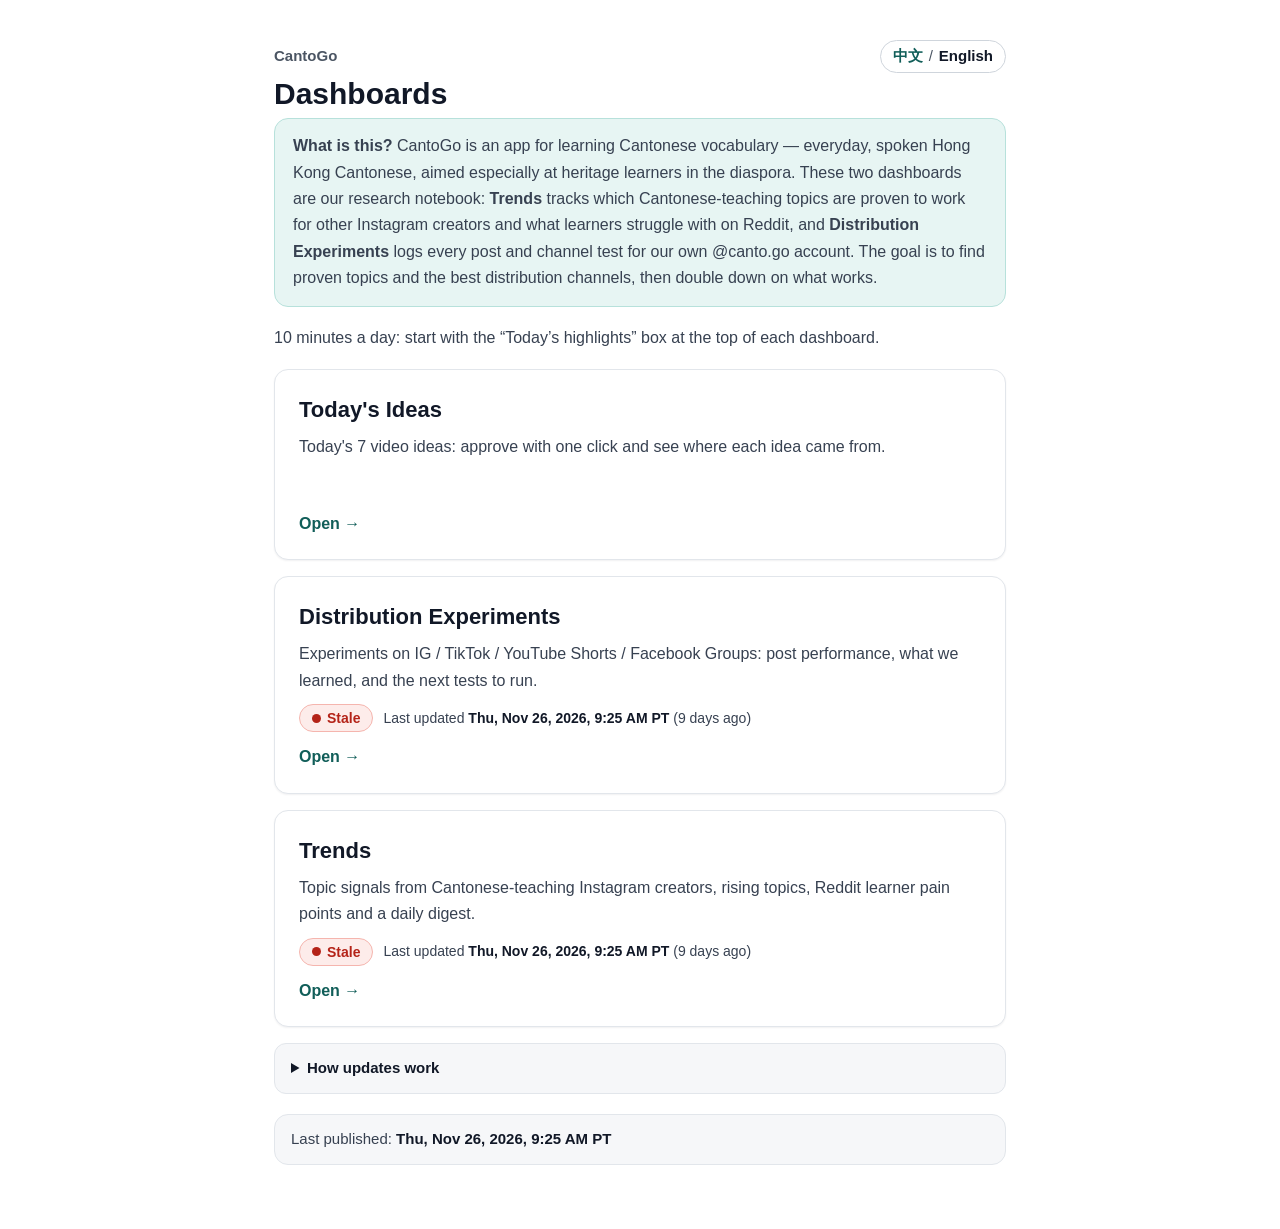
==== commit 3016d4ae: "Update dashboards 2026-11-26 09:25" ====
--- a/en/index.html
+++ b/en/index.html
@@ -5,7 +5,7 @@
 <meta name="robots" content="noindex,nofollow">
 <meta name="viewport" content="width=device-width,initial-scale=1">
 <link rel="icon" href="data:,">
-<meta name="cg-published" content="2026-11-25T09:16:15-08:00">
+<meta name="cg-published" content="2026-11-26T09:25:39-08:00">
 <meta name="cg-page" content="index">
 <title>CantoGo Dashboards</title>
 <style>
@@ -302,10 +302,10 @@
 <div class="intro"><p><b>What is this?</b> CantoGo is an app for learning Cantonese vocabulary — everyday, spoken Hong Kong Cantonese, aimed especially at heritage learners in the diaspora. These two dashboards are our research notebook: <b>Trends</b> tracks which Cantonese-teaching topics are proven to work for other Instagram creators and what learners struggle with on Reddit, and <b>Distribution Experiments</b> logs every post and channel test for our own @canto.go account. The goal is to find proven topics and the best distribution channels, then double down on what works.</p></div>
 <p class="lead">10 minutes a day: start with the “Today’s highlights” box at the top of each dashboard.</p>
 <a class="card" href="board.html"><h2>Today's Ideas</h2><p>Today's 7 video ideas: approve with one click and see where each idea came from.</p><div class="cfresh"></div><span class="go">Open →</span></a>
-<a class="card" href="distribution.html" data-published="2026-11-25T09:16:15-08:00"><h2>Distribution Experiments</h2><p>Experiments on IG / TikTok / YouTube Shorts / Facebook Groups: post performance, what we learned, and the next tests to run.</p><div class="cfresh"></div><span class="go">Open →</span></a>
-<a class="card" href="trends.html" data-published="2026-11-25T09:16:15-08:00"><h2>Trends</h2><p>Topic signals from Cantonese-teaching Instagram creators, rising topics, Reddit learner pain points and a daily digest.</p><div class="cfresh"></div><span class="go">Open →</span></a>
+<a class="card" href="distribution.html" data-published="2026-11-26T09:25:39-08:00"><h2>Distribution Experiments</h2><p>Experiments on IG / TikTok / YouTube Shorts / Facebook Groups: post performance, what we learned, and the next tests to run.</p><div class="cfresh"></div><span class="go">Open →</span></a>
+<a class="card" href="trends.html" data-published="2026-11-26T09:25:39-08:00"><h2>Trends</h2><p>Topic signals from Cantonese-teaching Instagram creators, rising topics, Reddit learner pain points and a daily digest.</p><div class="cfresh"></div><span class="go">Open →</span></a>
 <details class="howup"><summary>How updates work</summary><ul><li><b>Updated automatically every day (weekends included)</b>: the routine starts at 8:58 AM PT and the new pages are usually live by about 9:30 AM PT.</li><li><b>What each run collects</b>: new posts from the tracked Instagram creators; @canto.go posts and Insights; new Reddit learner pain points (the Reddit archive can lag 1–3 days, so the newest threads may show up a day or two late); Victoria’s hand edits from the Google Sheets in the “CantoGo Live” Drive folder. It then rebuilds both dashboards in Chinese and English and publishes them.</li><li><b>Edits in the CantoGo Live Sheets</b> show up after the next run (normally the next morning).</li><li><b>Posts published over the weekend</b> are picked up by the next morning’s run (the routine runs on weekends too).</li><li><b>Freshness badge</b>: <span class="fbadge f-fresh">Fresh</span> published since the most recent daily run; <span class="fbadge f-late">Late</span> today’s run is more than 3 hours overdue; <span class="fbadge f-stale">Stale</span> 2 or more daily runs missed. The “Data as of” chips in each section show the real time of the underlying data.</li></ul></details>
-<div class="pub">Last published: <b id="pubAt">Wed, Nov 25, 2026, 9:16 AM PT</b></div>
+<div class="pub">Last published: <b id="pubAt">Thu, Nov 26, 2026, 9:25 AM PT</b></div>
 </div>
 <script>
 /* CantoGo shared UI helpers v2 — same block is inlined in both dashboards */
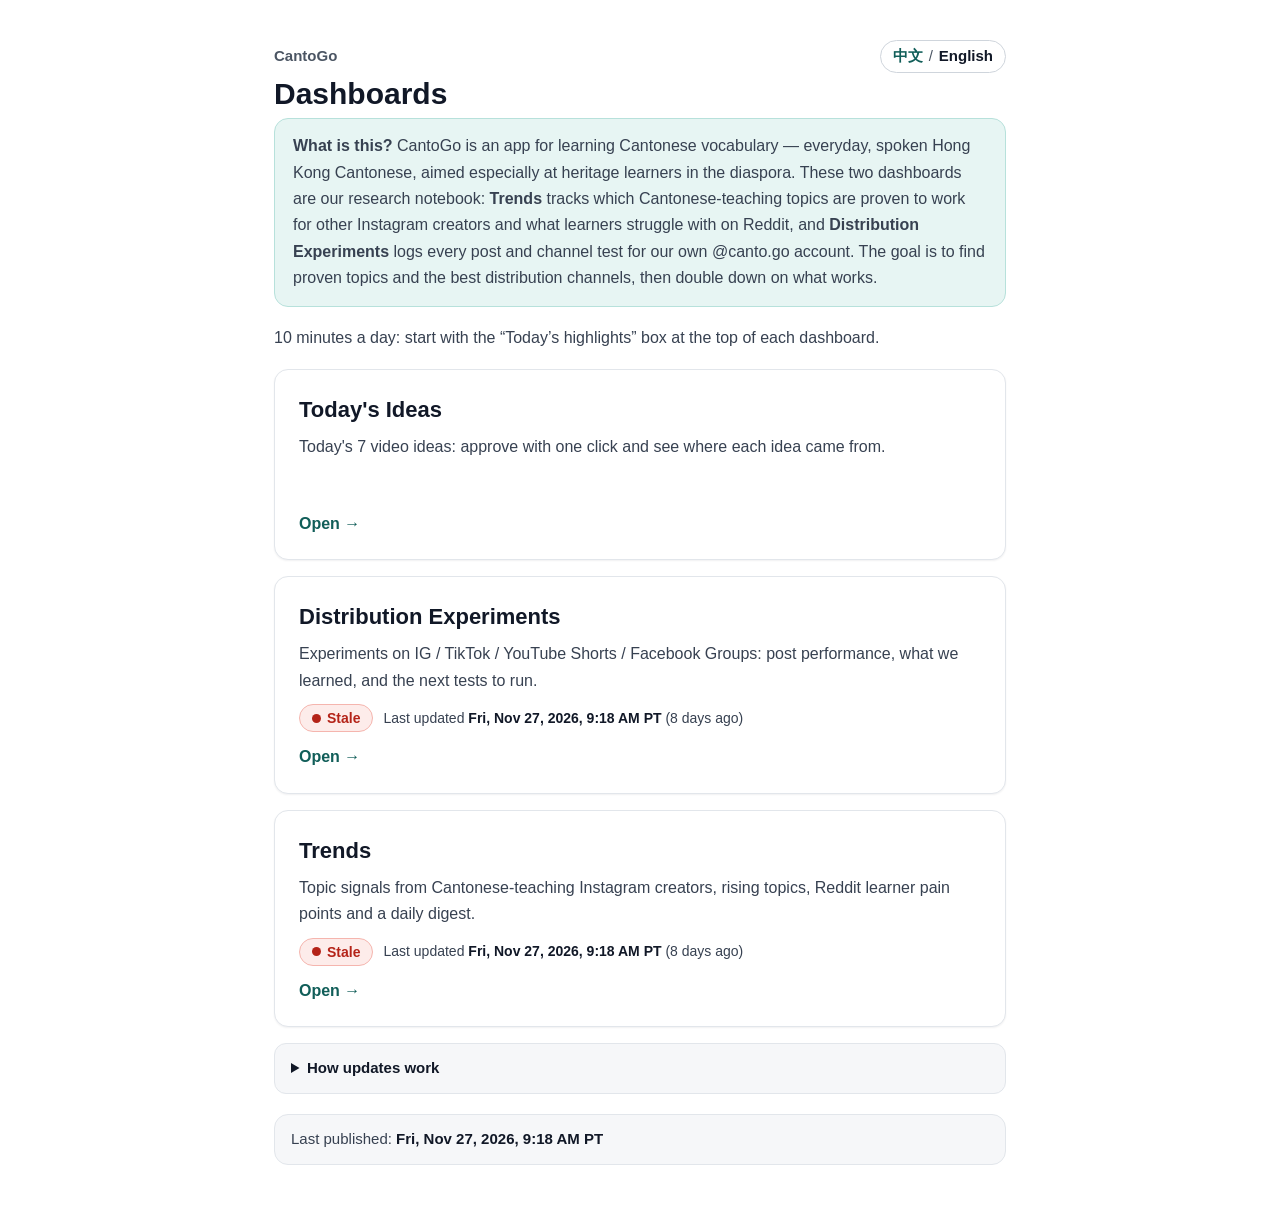
==== commit 441bbaa4: "Update dashboards 2026-11-27 09:18" ====
--- a/en/index.html
+++ b/en/index.html
@@ -5,7 +5,7 @@
 <meta name="robots" content="noindex,nofollow">
 <meta name="viewport" content="width=device-width,initial-scale=1">
 <link rel="icon" href="data:,">
-<meta name="cg-published" content="2026-11-26T09:25:39-08:00">
+<meta name="cg-published" content="2026-11-27T09:18:30-08:00">
 <meta name="cg-page" content="index">
 <title>CantoGo Dashboards</title>
 <style>
@@ -302,10 +302,10 @@
 <div class="intro"><p><b>What is this?</b> CantoGo is an app for learning Cantonese vocabulary — everyday, spoken Hong Kong Cantonese, aimed especially at heritage learners in the diaspora. These two dashboards are our research notebook: <b>Trends</b> tracks which Cantonese-teaching topics are proven to work for other Instagram creators and what learners struggle with on Reddit, and <b>Distribution Experiments</b> logs every post and channel test for our own @canto.go account. The goal is to find proven topics and the best distribution channels, then double down on what works.</p></div>
 <p class="lead">10 minutes a day: start with the “Today’s highlights” box at the top of each dashboard.</p>
 <a class="card" href="board.html"><h2>Today's Ideas</h2><p>Today's 7 video ideas: approve with one click and see where each idea came from.</p><div class="cfresh"></div><span class="go">Open →</span></a>
-<a class="card" href="distribution.html" data-published="2026-11-26T09:25:39-08:00"><h2>Distribution Experiments</h2><p>Experiments on IG / TikTok / YouTube Shorts / Facebook Groups: post performance, what we learned, and the next tests to run.</p><div class="cfresh"></div><span class="go">Open →</span></a>
-<a class="card" href="trends.html" data-published="2026-11-26T09:25:39-08:00"><h2>Trends</h2><p>Topic signals from Cantonese-teaching Instagram creators, rising topics, Reddit learner pain points and a daily digest.</p><div class="cfresh"></div><span class="go">Open →</span></a>
+<a class="card" href="distribution.html" data-published="2026-11-27T09:18:30-08:00"><h2>Distribution Experiments</h2><p>Experiments on IG / TikTok / YouTube Shorts / Facebook Groups: post performance, what we learned, and the next tests to run.</p><div class="cfresh"></div><span class="go">Open →</span></a>
+<a class="card" href="trends.html" data-published="2026-11-27T09:18:30-08:00"><h2>Trends</h2><p>Topic signals from Cantonese-teaching Instagram creators, rising topics, Reddit learner pain points and a daily digest.</p><div class="cfresh"></div><span class="go">Open →</span></a>
 <details class="howup"><summary>How updates work</summary><ul><li><b>Updated automatically every day (weekends included)</b>: the routine starts at 8:58 AM PT and the new pages are usually live by about 9:30 AM PT.</li><li><b>What each run collects</b>: new posts from the tracked Instagram creators; @canto.go posts and Insights; new Reddit learner pain points (the Reddit archive can lag 1–3 days, so the newest threads may show up a day or two late); Victoria’s hand edits from the Google Sheets in the “CantoGo Live” Drive folder. It then rebuilds both dashboards in Chinese and English and publishes them.</li><li><b>Edits in the CantoGo Live Sheets</b> show up after the next run (normally the next morning).</li><li><b>Posts published over the weekend</b> are picked up by the next morning’s run (the routine runs on weekends too).</li><li><b>Freshness badge</b>: <span class="fbadge f-fresh">Fresh</span> published since the most recent daily run; <span class="fbadge f-late">Late</span> today’s run is more than 3 hours overdue; <span class="fbadge f-stale">Stale</span> 2 or more daily runs missed. The “Data as of” chips in each section show the real time of the underlying data.</li></ul></details>
-<div class="pub">Last published: <b id="pubAt">Thu, Nov 26, 2026, 9:25 AM PT</b></div>
+<div class="pub">Last published: <b id="pubAt">Fri, Nov 27, 2026, 9:18 AM PT</b></div>
 </div>
 <script>
 /* CantoGo shared UI helpers v2 — same block is inlined in both dashboards */
